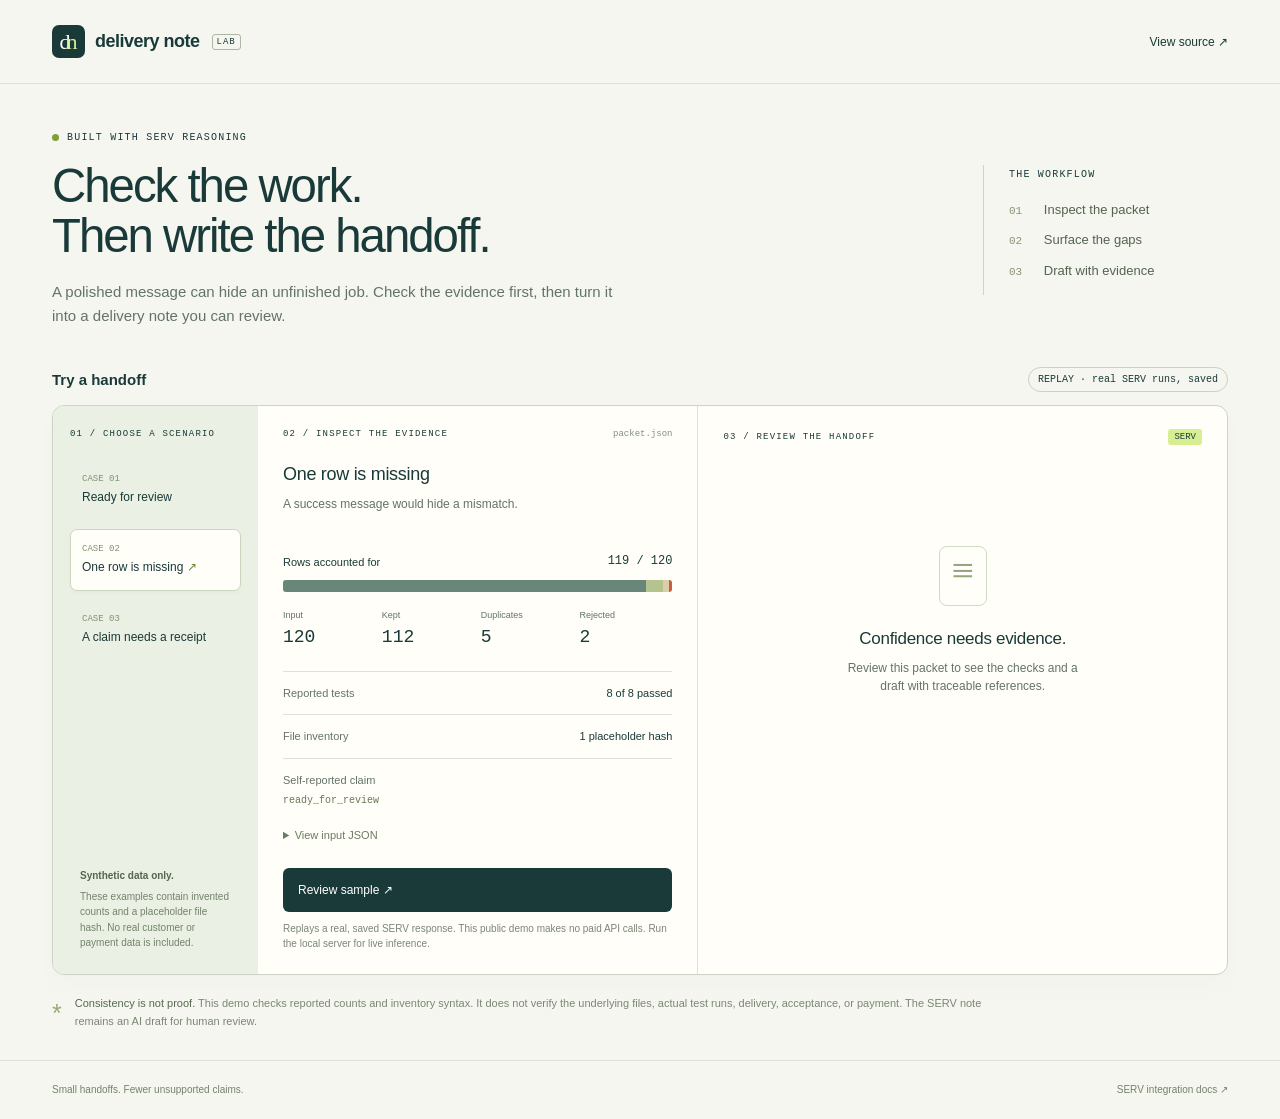
==== delivery_note/web/index.html @ 8b009ae4 "Build evidence-backed delivery notes with SERV Check synthetic handoff evidence before drafting a no" ====
<!doctype html>
<html lang="en">
<head>
  <meta charset="utf-8"><meta name="viewport" content="width=device-width, initial-scale=1">
  <meta name="description" content="Catch inconsistent delivery claims before they reach a client. A working SERV Reasoning demo with traceable evidence.">
  <title>Delivery Note — evidence before confidence</title>
  <link rel="stylesheet" href="styles.css">
</head>
<body>
  <header class="topbar"><a class="brand" href="./" aria-label="Delivery Note home"><span class="mark">d<span>n</span></span> delivery note<span class="beta">LAB</span></a><a href="https://github.com/shshdfxh-cloud/delivery-note" target="_blank" rel="noreferrer">View source <span aria-hidden="true">↗</span></a></header>
  <main>
    <section class="intro"><div><div class="eyebrow"><span class="dot"></span> BUILT WITH SERV REASONING</div><h1>Check the work.<br>Then write the handoff.</h1><p class="lede">A polished message can hide an unfinished job. Check the evidence first, then turn it into a delivery note you can review.</p></div><aside class="intro-note"><span class="step-label">THE WORKFLOW</span><div><b>01</b> Inspect the packet</div><div><b>02</b> Surface the gaps</div><div><b>03</b> Draft with evidence</div></aside></section>
    <div class="workspace-title"><h2>Try a handoff</h2><span id="mode" class="mode">Loading demo…</span></div>
    <section class="workspace">
      <aside class="samples"><p class="step-label">01 / CHOOSE A SCENARIO</p><div id="cases"></div><div class="sample-note"><b>Synthetic data only.</b><p>These examples contain invented counts and a placeholder file hash. No real customer or payment data is included.</p></div></aside>
      <section class="packet"><div class="panel-heading"><p class="step-label">02 / INSPECT THE EVIDENCE</p><span class="file-label">packet.json</span></div><h3 id="case-title">Evidence packet</h3><p id="case-caption" class="muted"></p><div class="rows-title"><span>Rows accounted for</span><strong id="balance"></strong></div><div class="bar" aria-hidden="true"><span id="kept-bar"></span><span id="duplicates-bar"></span><span id="rejected-bar"></span><span id="gap-bar"></span></div><dl class="metrics"><div><dt>Input</dt><dd id="input-count"></dd></div><div><dt>Kept</dt><dd id="kept-count"></dd></div><div><dt>Duplicates</dt><dd id="duplicate-count"></dd></div><div><dt>Rejected</dt><dd id="rejected-count"></dd></div></dl><div class="evidence-row"><span>Reported tests</span><strong id="tests"></strong></div><div class="evidence-row"><span>File inventory</span><strong>1 placeholder hash</strong></div><div class="evidence-row claim-row"><span>Self-reported claim</span><code id="claim"></code></div><details><summary>View input JSON</summary><pre id="packet-json"></pre></details><button id="review" class="primary" disabled>Review sample <span aria-hidden="true">↗</span></button><p id="run-explanation" class="run-explanation"></p></section>
      <section class="result" aria-live="polite"><div class="panel-heading"><p class="step-label">03 / REVIEW THE HANDOFF</p><span class="ai-tag">SERV</span></div><div id="empty-result" class="empty-result"><div class="sheet-icon" aria-hidden="true">≡</div><h3>Confidence needs evidence.</h3><p>Review this packet to see the checks and a draft with traceable references.</p></div><div id="result-content" hidden><div id="verdict" class="verdict"></div><p id="provenance" class="provenance"></p><div id="findings"></div><div class="note-heading"><h3>Draft delivery note</h3><span>REVIEW BEFORE SENDING</span></div><div id="note" class="note"></div><details id="evidence-details"><summary>Inspect referenced evidence</summary><div id="facts"></div></details><button id="download" class="secondary">Download evidence + draft ↓</button></div><p id="error" role="alert" hidden></p></section>
    </section>
    <section class="bottom-note"><span class="asterisk">*</span><p><b>Consistency is not proof.</b> This demo checks reported counts and inventory syntax. It does not verify the underlying files, actual test runs, delivery, acceptance, or payment. The SERV note remains an AI draft for human review.</p></section>
  </main>
  <footer><span>Small handoffs. Fewer unsupported claims.</span><a href="https://docs.openserv.ai/serv-reasoning/sdk-integration" target="_blank" rel="noreferrer">SERV integration docs ↗</a></footer>
  <script src="app.js"></script>
</body>
</html>
---- delivery_note/web/styles.css ----
:root{--ink:#193a39;--muted:#63736b;--line:#dce2d9;--paper:#f5f6ef;--lime:#d8ee93;--white:#fffef9;--red:#a74027;--redbg:#fff0e7;--mono:ui-monospace,SFMono-Regular,Consolas,monospace}*{box-sizing:border-box}body{margin:0;background:var(--paper);color:var(--ink);font-family:Arial,Helvetica,sans-serif;font-size:14px;line-height:1.5}a{color:inherit;text-decoration:none}button{font:inherit;cursor:pointer}button:disabled{cursor:wait;opacity:.65}button:focus-visible,a:focus-visible,summary:focus-visible{outline:3px solid #859f2e;outline-offset:3px}.topbar{max-width:1440px;margin:auto;padding:25px 52px;border-bottom:1px solid var(--line);display:flex;align-items:center;justify-content:space-between}.topbar>a:last-child{font-size:12px}.brand{display:flex;align-items:center;gap:10px;font-weight:700;font-size:18px;letter-spacing:-.5px}.mark{display:inline-flex;width:33px;height:33px;align-items:center;justify-content:center;background:var(--ink);color:var(--white);font:22px Georgia,serif;border-radius:7px;letter-spacing:-4px;padding-right:4px}.mark span{color:var(--lime)}.beta{font:9px var(--mono);letter-spacing:1px;border:1px solid #adb7a5;border-radius:3px;padding:2px 4px;margin-left:2px}main{max-width:1440px;margin:auto;padding:48px 52px 0}.intro{display:flex;justify-content:space-between;align-items:center;gap:50px;padding-bottom:39px}.eyebrow,.step-label{font:10px var(--mono);letter-spacing:1.2px}.eyebrow{display:flex;align-items:center;gap:8px;margin-bottom:18px}.dot{width:7px;height:7px;border-radius:50%;background:#829e39}h1{font-size:clamp(36px,3.7vw,53px);line-height:1.06;letter-spacing:-2px;font-weight:500;margin:0 0 19px}p{margin:0}.lede{max-width:570px;color:var(--muted);font-size:15px;line-height:1.6}.intro-note{border-left:1px solid #cbd5c1;padding:4px 25px;min-width:245px}.intro-note>.step-label{display:block;margin-bottom:20px}.intro-note>div{margin:11px 0;color:#546451;font-size:13px}.intro-note b{font:11px var(--mono);color:#879575;margin-right:18px}.workspace-title{display:flex;align-items:center;justify-content:space-between;margin-bottom:13px}h2{font-size:15px;margin:0;font-weight:600}.mode{font:10px var(--mono);padding:6px 9px;border:1px solid #c9d3bf;border-radius:20px}.workspace{display:grid;grid-template-columns:205px minmax(280px,1fr) minmax(330px,1.2fr);border:1px solid #cbd4c5;border-radius:12px;background:var(--white);overflow:hidden;box-shadow:0 10px 22px #15341a05}.samples{background:#eaf0e3;padding:23px 17px;display:flex;flex-direction:column}.samples>.step-label{font-size:9px;margin-bottom:20px}.case{display:block;width:100%;text-align:left;border:1px solid transparent;background:transparent;color:var(--ink);padding:14px 11px;border-radius:7px;margin-bottom:8px}.case.active{background:var(--white);border-color:#cbd7bd;box-shadow:0 2px 4px #183a1806}.case-number{font:9px var(--mono);display:block;color:#819270;margin-bottom:5px}.case strong{font-size:12px;display:block;font-weight:500;line-height:1.4}.case.active strong:after{content:' ↗';color:#6c8736}.sample-note{margin-top:auto;padding:50px 10px 0;font-size:10px;color:#73836c;line-height:1.55}.sample-note b{font-weight:600;color:#55654e}.sample-note p{margin-top:5px}.packet,.result{padding:23px 25px;min-width:0}.packet{border-right:1px solid var(--line)}.panel-heading{display:flex;justify-content:space-between;align-items:center;gap:8px;margin-bottom:25px}.panel-heading .step-label{font-size:9px}.file-label{font:9px var(--mono);color:#82907e}.ai-tag{font:9px var(--mono);background:var(--lime);padding:3px 6px;border-radius:3px}h3{font-size:18px;font-weight:500;line-height:1.2;margin:0 0 9px;letter-spacing:-.3px}.muted{color:var(--muted);font-size:12px;min-height:36px}.rows-title{display:flex;justify-content:space-between;margin-top:23px;font-size:11px}.rows-title strong{font:12px var(--mono)}.bar{display:flex;height:12px;background:#e6ebdf;border-radius:3px;overflow:hidden;margin:10px 0 17px}.bar span{height:100%}#kept-bar{background:#68877a}#duplicates-bar{background:#b5c48e}#rejected-bar{background:#dacfa8}#gap-bar{background:#c85e3f;min-width:0}.metrics{display:grid;grid-template-columns:repeat(4,1fr);gap:6px;margin:0 0 24px}.metrics dt{font-size:9px;color:var(--muted);margin-bottom:4px}.metrics dd{font:18px var(--mono);margin:0}.evidence-row{border-top:1px solid var(--line);padding:13px 0;display:flex;justify-content:space-between;align-items:flex-start;gap:9px;font-size:11px}.evidence-row span{color:var(--muted)}.evidence-row strong{font-weight:500;text-align:right}.claim-row{display:block}.claim-row code{display:block;font:10px var(--mono);margin-top:7px;overflow-wrap:anywhere;color:#667a51}details{margin-top:8px}summary{font-size:11px;color:#6b7b62;cursor:pointer}pre{font:10px/1.5 var(--mono);white-space:pre-wrap;overflow-wrap:anywhere;background:#f2f4ed;padding:12px;max-height:220px;overflow:auto;border-radius:4px}.primary{display:flex;justify-content:space-between;width:100%;border:0;padding:13px 15px;background:var(--ink);color:white;border-radius:6px;margin-top:24px;font-size:12px}.primary:hover{background:#294c40}.run-explanation{font-size:10px;line-height:1.5;color:#7b8675;margin-top:9px}.empty-result{display:flex;align-items:center;justify-content:center;flex-direction:column;text-align:center;padding:76px 10px 84px}.empty-result h3{font-size:17px}.empty-result p{font-size:12px;color:var(--muted);max-width:240px}.sheet-icon{border:1px solid #cfdbc2;border-radius:8px;width:48px;height:60px;font:40px Georgia;color:#94a47e;margin-bottom:23px}.verdict{display:inline-block;padding:7px 11px;border-radius:5px;font-size:12px;background:#e6efd4;color:#415c26}.verdict.issue{background:var(--redbg);color:var(--red)}.provenance{font:9px/1.5 var(--mono);color:#7b8675;margin:10px 0 18px;overflow-wrap:anywhere}.finding{background:#fcf4eb;border-left:2px solid #c68355;padding:10px 12px;margin:0 0 12px;font-size:11px;color:#81553c}.finding code{display:block;font:9px var(--mono);margin-bottom:4px}.note-heading{display:flex;justify-content:space-between;align-items:center;gap:8px;margin:20px 0 12px}.note-heading h3{font-size:13px;margin:0}.note-heading span{font:8px var(--mono);color:#8b947f}.note{white-space:pre-wrap;font-size:12px;line-height:1.7;color:#455a4e;padding-bottom:16px}.fact{padding:12px 0;border-bottom:1px solid var(--line);font-size:11px;color:#5c6d54}.fact code{font:10px var(--mono);display:block;margin-bottom:5px;color:#273f31}.secondary{font-size:10px;background:transparent;border:1px solid #cbd6c1;border-radius:4px;padding:9px 11px;margin-top:16px;color:#52694b}#error{margin-top:18px;background:var(--redbg);padding:12px;color:var(--red);font-size:12px}.bottom-note{display:flex;gap:13px;padding:20px 0 28px;max-width:960px;color:#7b8775}.bottom-note p{font-size:11px;line-height:1.6}.bottom-note b{color:#54694e;font-weight:500}.asterisk{font-size:25px;color:#98ab77}footer{max-width:1440px;margin:auto;padding:21px 52px;border-top:1px solid var(--line);display:flex;justify-content:space-between;gap:18px;font-size:10px;color:#72846a}[hidden]{display:none!important}@media(min-width:1450px){main{padding-top:63px}.intro{padding-bottom:51px}}@media(max-width:1050px){main{padding:35px 25px 0}.topbar,footer{padding-left:25px;padding-right:25px}.workspace{grid-template-columns:170px minmax(245px,1fr) minmax(290px,1.1fr)}.packet,.result{padding:22px 18px}.samples{padding:22px 12px}.panel-heading{display:block}.file-label{display:none}.ai-tag{display:inline-block;margin-top:8px}.intro-note{min-width:205px;padding-left:22px}.note-heading{display:block}.note-heading span{display:block;margin-top:7px}}@media(max-width:800px){.intro-note{display:none}.workspace{grid-template-columns:1fr 1fr}.samples{grid-column:1/-1;padding:17px}.samples>.step-label{margin-bottom:12px}#cases{display:grid;grid-template-columns:repeat(3,1fr);gap:7px}.case{margin:0}.sample-note{display:none}.packet,.result{padding:22px}.panel-heading{display:flex}.ai-tag{margin:0}.intro{padding-bottom:28px}.workspace-title{gap:10px}.mode{font-size:9px}}@media(max-width:570px){.topbar{padding:18px 20px}.topbar>a:last-child{font-size:10px}.brand{font-size:16px}main{padding:31px 18px 0}h1{font-size:37px;letter-spacing:-1.5px}.lede{font-size:13px}.eyebrow{font-size:9px}.workspace-title{align-items:flex-start}.mode{max-width:190px;text-align:right;line-height:1.4}.workspace{grid-template-columns:1fr}.samples{grid-column:auto}.case{padding:10px 7px}.case strong{font-size:11px}.packet{border-right:0;border-bottom:1px solid var(--line)}.result{min-height:310px}.empty-result{padding:33px 10px}.sample-note{display:none}.note-heading{display:flex}.note-heading span{margin:0;font-size:7px}.note{font-size:12px}footer{padding:18px 20px;flex-direction:column;gap:6px}.bottom-note{padding-bottom:19px}}
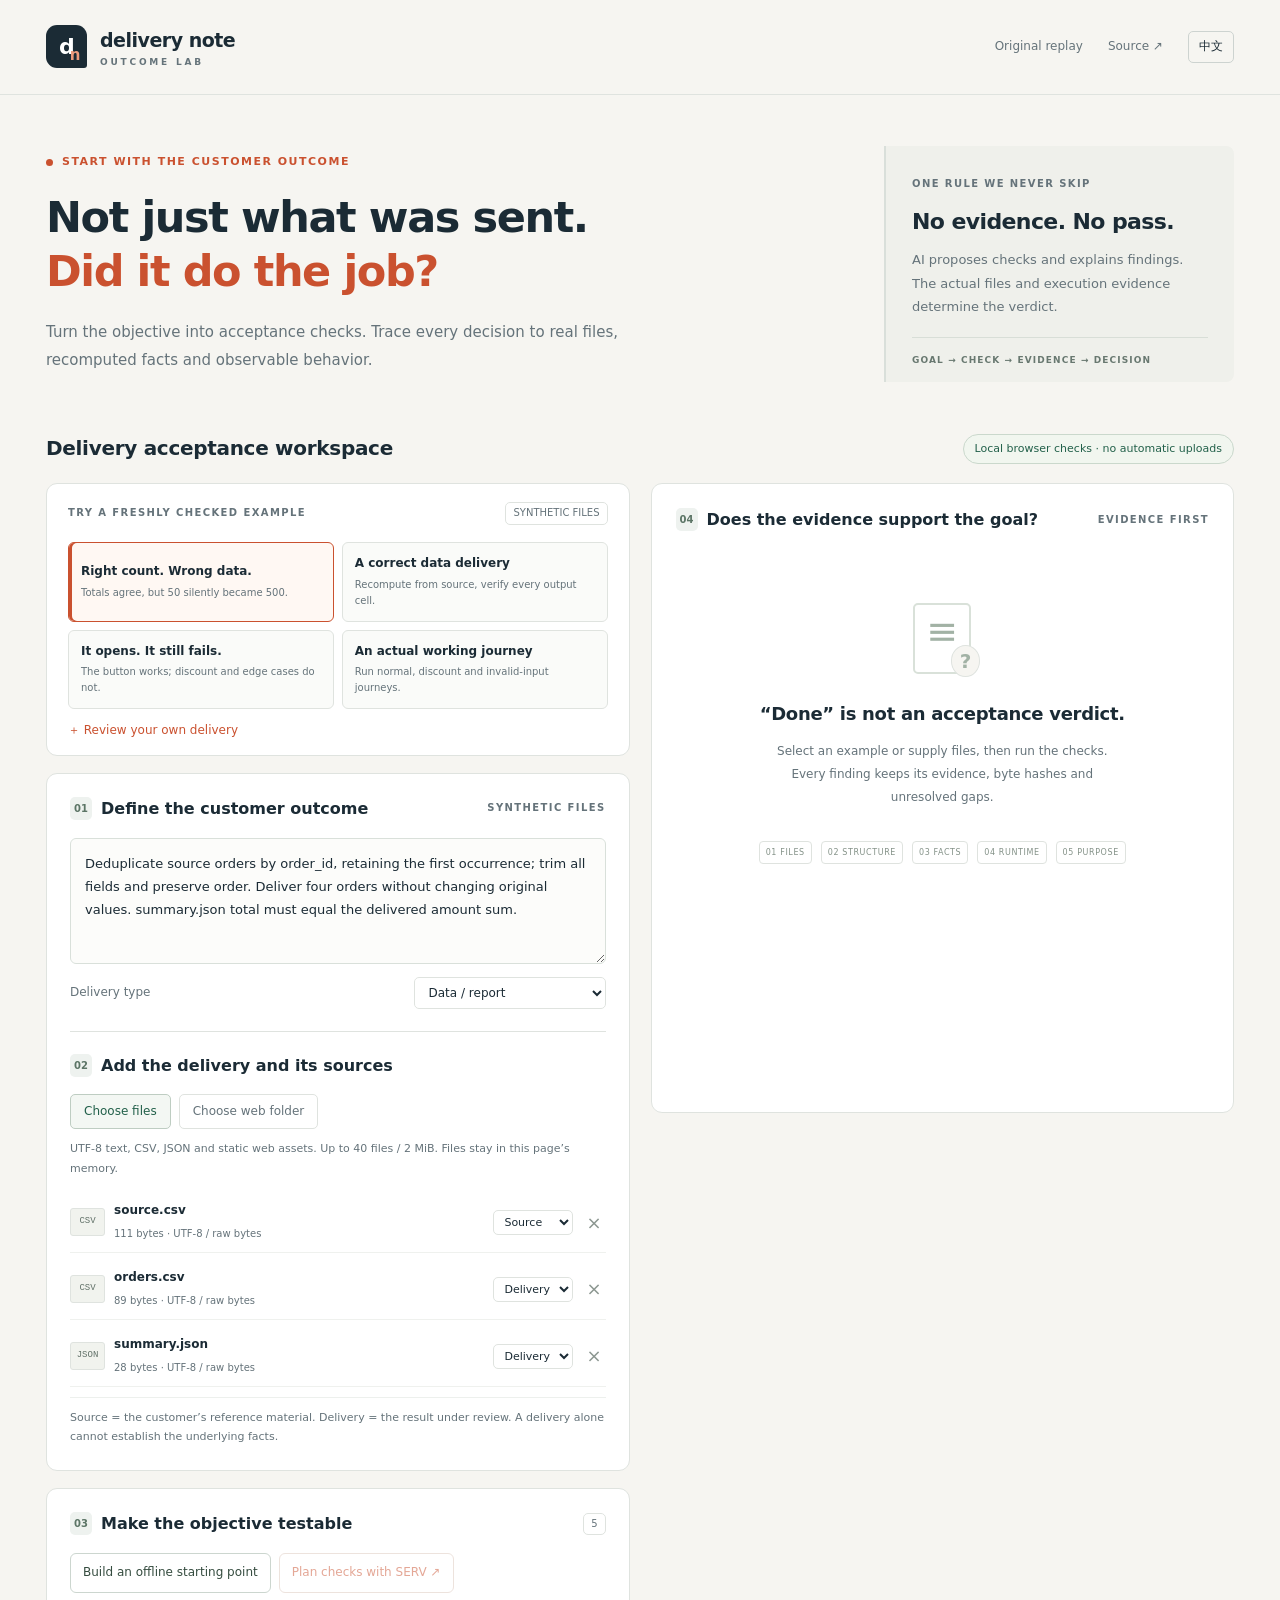
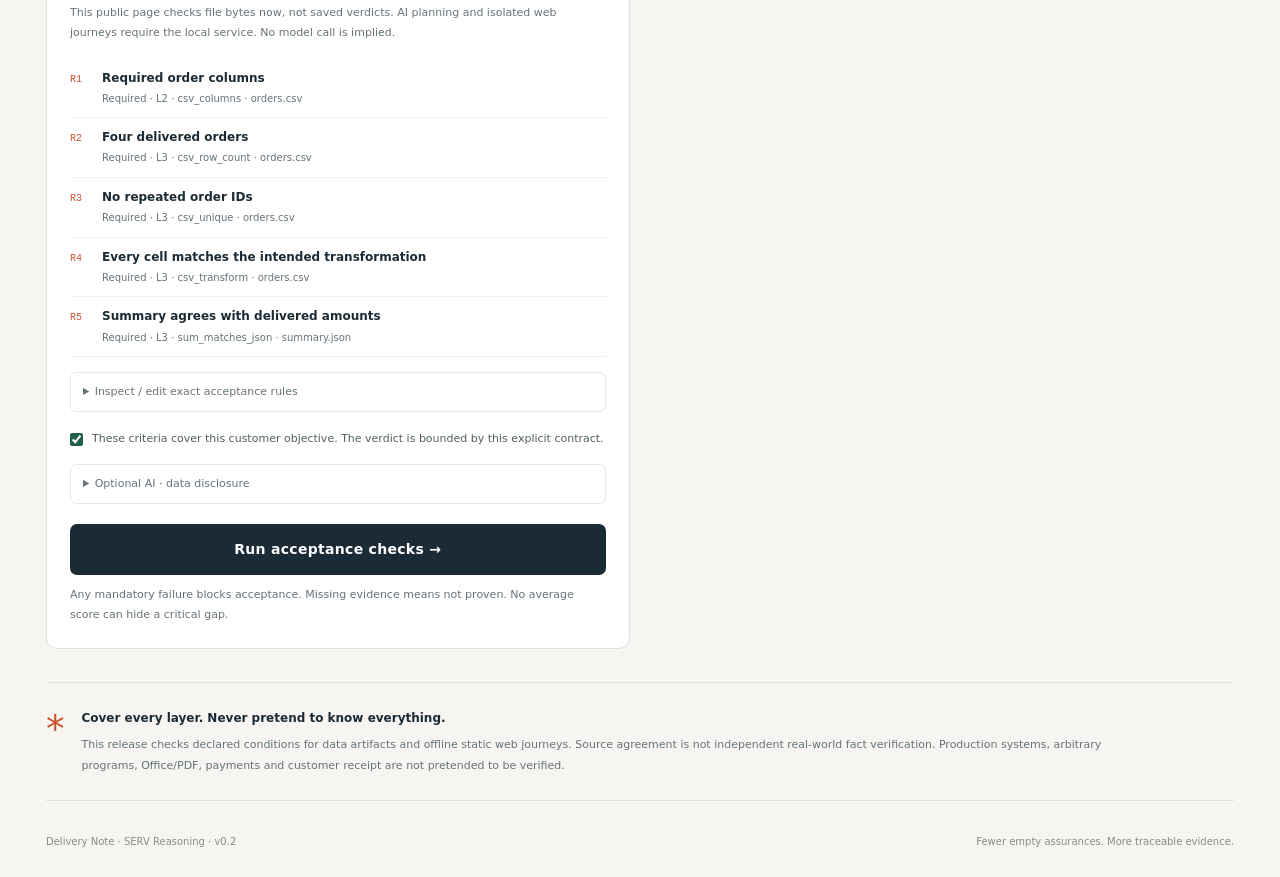
==== commit eda3396d: "Add goal-driven delivery acceptance with real-file and browser evidence Replace preset-only review w" ====
--- a/delivery_note/web/index.html
+++ b/delivery_note/web/index.html
@@ -1,24 +1,24 @@
 <!doctype html>
-<html lang="en">
+<html lang="zh-CN">
 <head>
-  <meta charset="utf-8"><meta name="viewport" content="width=device-width, initial-scale=1">
-  <meta name="description" content="Catch inconsistent delivery claims before they reach a client. A working SERV Reasoning demo with traceable evidence.">
-  <title>Delivery Note — evidence before confidence</title>
-  <link rel="stylesheet" href="styles.css">
+  <meta charset="utf-8"><meta name="viewport" content="width=device-width,initial-scale=1">
+  <meta name="description" content="Goal-driven delivery acceptance: check real files, recompute facts, run isolated browser journeys, trace every verdict to evidence.">
+  <meta http-equiv="Content-Security-Policy" content="default-src 'self'; script-src 'self'; style-src 'self'; img-src 'self' data:; connect-src 'self'; object-src 'none'; base-uri 'none'; form-action 'none'">
+  <title>Delivery Note · Verify the outcome</title><link rel="stylesheet" href="styles.css">
 </head>
 <body>
-  <header class="topbar"><a class="brand" href="./" aria-label="Delivery Note home"><span class="mark">d<span>n</span></span> delivery note<span class="beta">LAB</span></a><a href="https://github.com/shshdfxh-cloud/delivery-note" target="_blank" rel="noreferrer">View source <span aria-hidden="true">↗</span></a></header>
-  <main>
-    <section class="intro"><div><div class="eyebrow"><span class="dot"></span> BUILT WITH SERV REASONING</div><h1>Check the work.<br>Then write the handoff.</h1><p class="lede">A polished message can hide an unfinished job. Check the evidence first, then turn it into a delivery note you can review.</p></div><aside class="intro-note"><span class="step-label">THE WORKFLOW</span><div><b>01</b> Inspect the packet</div><div><b>02</b> Surface the gaps</div><div><b>03</b> Draft with evidence</div></aside></section>
-    <div class="workspace-title"><h2>Try a handoff</h2><span id="mode" class="mode">Loading demo…</span></div>
-    <section class="workspace">
-      <aside class="samples"><p class="step-label">01 / CHOOSE A SCENARIO</p><div id="cases"></div><div class="sample-note"><b>Synthetic data only.</b><p>These examples contain invented counts and a placeholder file hash. No real customer or payment data is included.</p></div></aside>
-      <section class="packet"><div class="panel-heading"><p class="step-label">02 / INSPECT THE EVIDENCE</p><span class="file-label">packet.json</span></div><h3 id="case-title">Evidence packet</h3><p id="case-caption" class="muted"></p><div class="rows-title"><span>Rows accounted for</span><strong id="balance"></strong></div><div class="bar" aria-hidden="true"><span id="kept-bar"></span><span id="duplicates-bar"></span><span id="rejected-bar"></span><span id="gap-bar"></span></div><dl class="metrics"><div><dt>Input</dt><dd id="input-count"></dd></div><div><dt>Kept</dt><dd id="kept-count"></dd></div><div><dt>Duplicates</dt><dd id="duplicate-count"></dd></div><div><dt>Rejected</dt><dd id="rejected-count"></dd></div></dl><div class="evidence-row"><span>Reported tests</span><strong id="tests"></strong></div><div class="evidence-row"><span>File inventory</span><strong>1 placeholder hash</strong></div><div class="evidence-row claim-row"><span>Self-reported claim</span><code id="claim"></code></div><details><summary>View input JSON</summary><pre id="packet-json"></pre></details><button id="review" class="primary" disabled>Review sample <span aria-hidden="true">↗</span></button><p id="run-explanation" class="run-explanation"></p></section>
-      <section class="result" aria-live="polite"><div class="panel-heading"><p class="step-label">03 / REVIEW THE HANDOFF</p><span class="ai-tag">SERV</span></div><div id="empty-result" class="empty-result"><div class="sheet-icon" aria-hidden="true">≡</div><h3>Confidence needs evidence.</h3><p>Review this packet to see the checks and a draft with traceable references.</p></div><div id="result-content" hidden><div id="verdict" class="verdict"></div><p id="provenance" class="provenance"></p><div id="findings"></div><div class="note-heading"><h3>Draft delivery note</h3><span>REVIEW BEFORE SENDING</span></div><div id="note" class="note"></div><details id="evidence-details"><summary>Inspect referenced evidence</summary><div id="facts"></div></details><button id="download" class="secondary">Download evidence + draft ↓</button></div><p id="error" role="alert" hidden></p></section>
-    </section>
-    <section class="bottom-note"><span class="asterisk">*</span><p><b>Consistency is not proof.</b> This demo checks reported counts and inventory syntax. It does not verify the underlying files, actual test runs, delivery, acceptance, or payment. The SERV note remains an AI draft for human review.</p></section>
-  </main>
-  <footer><span>Small handoffs. Fewer unsupported claims.</span><a href="https://docs.openserv.ai/serv-reasoning/sdk-integration" target="_blank" rel="noreferrer">SERV integration docs ↗</a></footer>
-  <script src="app.js"></script>
-</body>
-</html>
+<header class="topbar"><a class="brand" href="./"><span class="logo" aria-hidden="true">d<span>n</span></span><span>delivery note <small>OUTCOME LAB</small></span></a><nav><a href="legacy/" data-i18n="legacy">原版回放</a><a href="https://github.com/shshdfxh-cloud/delivery-note" target="_blank" rel="noreferrer" data-i18n="source">源代码 ↗</a><button id="language" class="lang" aria-label="Switch language">EN</button></nav></header>
+<main>
+<section class="hero"><div><div class="eyebrow"><span class="dot"></span><span data-i18n="eyebrow">从客户目的出发，不从成功提示出发</span></div><h1 data-i18n-html="hero">不只检查“交了什么”。<br><span>验证“有没有做到”。</span></h1><p class="lede" data-i18n="lede">目标变成验收条件，结论回到真实证据。能读、数据对、流程通，才有资格谈交付完成。</p></div><aside class="principle"><span class="micro" data-i18n="principleLabel">一条不可跳过的规则</span><strong data-i18n="principle">没有证据，不算通过。</strong><p data-i18n="principleBody">AI提出检查计划并解释结果；实际文件和运行证据决定结论。</p><div class="principle-foot">GOAL → CHECK → EVIDENCE → DECISION</div></aside></section>
+<div class="section-bar"><h2 data-i18n="workspace">交付验收工作台</h2><span id="mode" class="mode" role="status">本机检查 · 无上传</span></div>
+<section class="workspace" aria-label="Delivery review workspace">
+<div class="left-column">
+<section class="panel samples-panel"><div class="panel-head"><span class="micro" data-i18n="trySample">先看一个真实检查的例子</span><span class="pill" data-i18n="synthetic">合成文件</span></div><div id="cases" class="case-grid"></div><button id="custom" class="text-button" data-i18n="custom">＋ 检查自己的交付物</button></section>
+<section class="panel inputs-panel"><div class="panel-head"><h3><span class="step">01</span><span data-i18n="goalTitle">先说明客户要什么</span></h3><span class="micro" id="case-state"></span></div><label for="objective" class="sr-only" data-i18n="goalTitle">客户目的</label><textarea id="objective" rows="4" maxlength="4000" placeholder="例如：原始订单去重后，不能丢单或改动金额；最终汇总必须准确。"></textarea><div class="profile-row"><label for="profile" data-i18n="deliveryType">交付类型</label><select id="profile"><option value="data" data-i18n="dataType">数据 / 报告</option><option value="web" data-i18n="webType">静态网页 / 交互流程</option><option value="general" data-i18n="generalType">其他 / 尚未界定</option></select></div><div class="divider"></div><h3><span class="step">02</span><span data-i18n="filesTitle">放入真实交付物和依据</span></h3><div class="file-actions"><label class="upload-button" for="file-picker" data-i18n="chooseFiles">选择文件</label><input id="file-picker" type="file" multiple accept=".csv,.json,.txt,.md,.html,.htm,.js,.mjs,.css"><label class="upload-button subdued" for="folder-picker" data-i18n="chooseFolder">选择网页文件夹</label><input id="folder-picker" type="file" multiple webkitdirectory></div><p class="hint" data-i18n="fileHint">支持UTF-8文本、CSV、JSON及静态网页；最多40个文件、共2 MiB。文件只保存在本次页面内存中。</p><div id="files" class="files"></div><p class="hint role-hint" data-i18n="roleHint">“依据”是客户提供的原始材料；“交付”是待审查的结果。仅有交付物，不能证明原始事实正确。</p></section>
+<section class="panel contract-panel"><div class="panel-head"><h3><span class="step">03</span><span data-i18n="contractTitle">把目的变成可验收条件</span></h3><span id="contract-count" class="pill"></span></div><div class="contract-actions"><button id="starter" class="secondary" data-i18n="starter">生成本地检查起点</button><button id="plan" class="secondary ai-button" data-i18n="plan">用SERV拆解目标 ↗</button></div><p id="planner-info" class="hint"></p><div id="requirements" class="requirements"></div><details class="editor"><summary data-i18n="editContract">查看 / 编辑精确验收规则</summary><textarea id="contract-json" rows="12" spellcheck="false" aria-label="Acceptance contract JSON"></textarea><p class="hint" data-i18n="contractHint">编辑后点击“应用规则”。没有可执行检查的条件会保留为“未验证”，不会被AI自动判为通过。</p><button id="apply-contract" class="secondary" data-i18n="applyContract">应用规则</button></details><label class="checkline"><input id="scope" type="checkbox"><span data-i18n="scope">这份验收条件覆盖本次客户目的；结论只在这个明确范围内成立。</span></label><label id="runtime-row" class="checkline"><input id="runtime" type="checkbox"><span data-i18n="runtime">允许用独立、离线浏览器运行这些网页步骤（不使用我的登录态）。</span></label><details class="ai-settings"><summary data-i18n="aiSettings">可选AI规划与解读 · 数据发送说明</summary><p class="hint" data-i18n="aiDisclosure">AI规划会向SERV发送目的、文件名、文件角色、CSV列名和HTML控件标识；AI解读会发送当前报告中的派生事实。供应商组织设置可能允许数据收集。不要发送隐私或保密材料。离线审查不需要同意。</p><label class="checkline"><input id="consent" type="checkbox"><span data-i18n="consent">我明确同意本次点击AI按钮时发送上述材料。</span></label></details><button id="review" class="primary" data-i18n="review">开始验收 →</button><p class="hint" data-i18n="verdictRule">任何必需项失败 → 需要修改；缺少证据 → 不能证实；不会用平均分掩盖关键问题。</p><p id="error" class="error" role="alert" hidden></p></section>
+</div>
+<section class="panel report-panel" aria-live="polite"><div class="panel-head"><h3><span class="step">04</span><span data-i18n="reportTitle">看目的是否有证据支持</span></h3><span class="micro">EVIDENCE FIRST</span></div><div id="empty" class="empty"><div class="document-symbol" aria-hidden="true">≡<span>?</span></div><h3 data-i18n="emptyTitle">“完成了”不是验收结论。</h3><p data-i18n="emptyBody">从左侧选择示例或放入文件，再开始验收。每项结论都会保留对应依据、文件哈希与未解决的缺口。</p><div class="empty-layers"><span>01 FILES</span><span>02 STRUCTURE</span><span>03 FACTS</span><span>04 RUNTIME</span><span>05 PURPOSE</span></div></div><div id="report" hidden><div id="decision" class="decision"></div><div id="stats" class="stats"></div><div id="layers" class="layers"></div><p id="runtime-warning" class="warning" hidden></p><h4 class="subheading" data-i18n="resultsTitle">逐项结论 · 证据链</h4><div id="results"></div><details class="inventory-details"><summary data-i18n="inventory">文件字节指纹与报告快照</summary><div id="inventory"></div><pre id="snapshot"></pre></details><div class="download-row"><button id="download-json" class="secondary" data-i18n="downloadJson">下载证据JSON ↓</button><button id="download-md" class="secondary" data-i18n="downloadMd">下载报告 ↓</button></div><button id="explain" class="secondary ai-button" data-i18n="explain">用SERV解读这份报告 ↗</button><div id="ai-note-wrap" hidden><p class="warning" data-i18n="aiAdvisory">AI解读仅是说明草稿，不能改变上面的证据结论。</p><pre id="ai-note"></pre><p id="ai-provenance" class="hint"></p></div></div></section>
+</section>
+<section class="scope-note"><span class="asterisk">*</span><div><strong data-i18n="limitsTitle">全面覆盖检查层次，不冒充无所不知。</strong><p data-i18n="limitsBody">当前可验证数据文件和离线静态网页的已声明条件。事实核查是与提供的依据对照，不是自动证明现实世界真伪；生产系统、任意程序、Office/PDF、付款与客户接收均不会被假装验证。</p></div></section>
+</main><footer><span>Delivery Note · SERV Reasoning · v0.2</span><span data-i18n="footer">更少空泛保证，更多可追溯证据。</span></footer><script type="module" src="app.mjs"></script>
+</body></html>
--- a/delivery_note/web/styles.css
+++ b/delivery_note/web/styles.css
@@ -1 +1 @@
-:root{--ink:#193a39;--muted:#63736b;--line:#dce2d9;--paper:#f5f6ef;--lime:#d8ee93;--white:#fffef9;--red:#a74027;--redbg:#fff0e7;--mono:ui-monospace,SFMono-Regular,Consolas,monospace}*{box-sizing:border-box}body{margin:0;background:var(--paper);color:var(--ink);font-family:Arial,Helvetica,sans-serif;font-size:14px;line-height:1.5}a{color:inherit;text-decoration:none}button{font:inherit;cursor:pointer}button:disabled{cursor:wait;opacity:.65}button:focus-visible,a:focus-visible,summary:focus-visible{outline:3px solid #859f2e;outline-offset:3px}.topbar{max-width:1440px;margin:auto;padding:25px 52px;border-bottom:1px solid var(--line);display:flex;align-items:center;justify-content:space-between}.topbar>a:last-child{font-size:12px}.brand{display:flex;align-items:center;gap:10px;font-weight:700;font-size:18px;letter-spacing:-.5px}.mark{display:inline-flex;width:33px;height:33px;align-items:center;justify-content:center;background:var(--ink);color:var(--white);font:22px Georgia,serif;border-radius:7px;letter-spacing:-4px;padding-right:4px}.mark span{color:var(--lime)}.beta{font:9px var(--mono);letter-spacing:1px;border:1px solid #adb7a5;border-radius:3px;padding:2px 4px;margin-left:2px}main{max-width:1440px;margin:auto;padding:48px 52px 0}.intro{display:flex;justify-content:space-between;align-items:center;gap:50px;padding-bottom:39px}.eyebrow,.step-label{font:10px var(--mono);letter-spacing:1.2px}.eyebrow{display:flex;align-items:center;gap:8px;margin-bottom:18px}.dot{width:7px;height:7px;border-radius:50%;background:#829e39}h1{font-size:clamp(36px,3.7vw,53px);line-height:1.06;letter-spacing:-2px;font-weight:500;margin:0 0 19px}p{margin:0}.lede{max-width:570px;color:var(--muted);font-size:15px;line-height:1.6}.intro-note{border-left:1px solid #cbd5c1;padding:4px 25px;min-width:245px}.intro-note>.step-label{display:block;margin-bottom:20px}.intro-note>div{margin:11px 0;color:#546451;font-size:13px}.intro-note b{font:11px var(--mono);color:#879575;margin-right:18px}.workspace-title{display:flex;align-items:center;justify-content:space-between;margin-bottom:13px}h2{font-size:15px;margin:0;font-weight:600}.mode{font:10px var(--mono);padding:6px 9px;border:1px solid #c9d3bf;border-radius:20px}.workspace{display:grid;grid-template-columns:205px minmax(280px,1fr) minmax(330px,1.2fr);border:1px solid #cbd4c5;border-radius:12px;background:var(--white);overflow:hidden;box-shadow:0 10px 22px #15341a05}.samples{background:#eaf0e3;padding:23px 17px;display:flex;flex-direction:column}.samples>.step-label{font-size:9px;margin-bottom:20px}.case{display:block;width:100%;text-align:left;border:1px solid transparent;background:transparent;color:var(--ink);padding:14px 11px;border-radius:7px;margin-bottom:8px}.case.active{background:var(--white);border-color:#cbd7bd;box-shadow:0 2px 4px #183a1806}.case-number{font:9px var(--mono);display:block;color:#819270;margin-bottom:5px}.case strong{font-size:12px;display:block;font-weight:500;line-height:1.4}.case.active strong:after{content:' ↗';color:#6c8736}.sample-note{margin-top:auto;padding:50px 10px 0;font-size:10px;color:#73836c;line-height:1.55}.sample-note b{font-weight:600;color:#55654e}.sample-note p{margin-top:5px}.packet,.result{padding:23px 25px;min-width:0}.packet{border-right:1px solid var(--line)}.panel-heading{display:flex;justify-content:space-between;align-items:center;gap:8px;margin-bottom:25px}.panel-heading .step-label{font-size:9px}.file-label{font:9px var(--mono);color:#82907e}.ai-tag{font:9px var(--mono);background:var(--lime);padding:3px 6px;border-radius:3px}h3{font-size:18px;font-weight:500;line-height:1.2;margin:0 0 9px;letter-spacing:-.3px}.muted{color:var(--muted);font-size:12px;min-height:36px}.rows-title{display:flex;justify-content:space-between;margin-top:23px;font-size:11px}.rows-title strong{font:12px var(--mono)}.bar{display:flex;height:12px;background:#e6ebdf;border-radius:3px;overflow:hidden;margin:10px 0 17px}.bar span{height:100%}#kept-bar{background:#68877a}#duplicates-bar{background:#b5c48e}#rejected-bar{background:#dacfa8}#gap-bar{background:#c85e3f;min-width:0}.metrics{display:grid;grid-template-columns:repeat(4,1fr);gap:6px;margin:0 0 24px}.metrics dt{font-size:9px;color:var(--muted);margin-bottom:4px}.metrics dd{font:18px var(--mono);margin:0}.evidence-row{border-top:1px solid var(--line);padding:13px 0;display:flex;justify-content:space-between;align-items:flex-start;gap:9px;font-size:11px}.evidence-row span{color:var(--muted)}.evidence-row strong{font-weight:500;text-align:right}.claim-row{display:block}.claim-row code{display:block;font:10px var(--mono);margin-top:7px;overflow-wrap:anywhere;color:#667a51}details{margin-top:8px}summary{font-size:11px;color:#6b7b62;cursor:pointer}pre{font:10px/1.5 var(--mono);white-space:pre-wrap;overflow-wrap:anywhere;background:#f2f4ed;padding:12px;max-height:220px;overflow:auto;border-radius:4px}.primary{display:flex;justify-content:space-between;width:100%;border:0;padding:13px 15px;background:var(--ink);color:white;border-radius:6px;margin-top:24px;font-size:12px}.primary:hover{background:#294c40}.run-explanation{font-size:10px;line-height:1.5;color:#7b8675;margin-top:9px}.empty-result{display:flex;align-items:center;justify-content:center;flex-direction:column;text-align:center;padding:76px 10px 84px}.empty-result h3{font-size:17px}.empty-result p{font-size:12px;color:var(--muted);max-width:240px}.sheet-icon{border:1px solid #cfdbc2;border-radius:8px;width:48px;height:60px;font:40px Georgia;color:#94a47e;margin-bottom:23px}.verdict{display:inline-block;padding:7px 11px;border-radius:5px;font-size:12px;background:#e6efd4;color:#415c26}.verdict.issue{background:var(--redbg);color:var(--red)}.provenance{font:9px/1.5 var(--mono);color:#7b8675;margin:10px 0 18px;overflow-wrap:anywhere}.finding{background:#fcf4eb;border-left:2px solid #c68355;padding:10px 12px;margin:0 0 12px;font-size:11px;color:#81553c}.finding code{display:block;font:9px var(--mono);margin-bottom:4px}.note-heading{display:flex;justify-content:space-between;align-items:center;gap:8px;margin:20px 0 12px}.note-heading h3{font-size:13px;margin:0}.note-heading span{font:8px var(--mono);color:#8b947f}.note{white-space:pre-wrap;font-size:12px;line-height:1.7;color:#455a4e;padding-bottom:16px}.fact{padding:12px 0;border-bottom:1px solid var(--line);font-size:11px;color:#5c6d54}.fact code{font:10px var(--mono);display:block;margin-bottom:5px;color:#273f31}.secondary{font-size:10px;background:transparent;border:1px solid #cbd6c1;border-radius:4px;padding:9px 11px;margin-top:16px;color:#52694b}#error{margin-top:18px;background:var(--redbg);padding:12px;color:var(--red);font-size:12px}.bottom-note{display:flex;gap:13px;padding:20px 0 28px;max-width:960px;color:#7b8775}.bottom-note p{font-size:11px;line-height:1.6}.bottom-note b{color:#54694e;font-weight:500}.asterisk{font-size:25px;color:#98ab77}footer{max-width:1440px;margin:auto;padding:21px 52px;border-top:1px solid var(--line);display:flex;justify-content:space-between;gap:18px;font-size:10px;color:#72846a}[hidden]{display:none!important}@media(min-width:1450px){main{padding-top:63px}.intro{padding-bottom:51px}}@media(max-width:1050px){main{padding:35px 25px 0}.topbar,footer{padding-left:25px;padding-right:25px}.workspace{grid-template-columns:170px minmax(245px,1fr) minmax(290px,1.1fr)}.packet,.result{padding:22px 18px}.samples{padding:22px 12px}.panel-heading{display:block}.file-label{display:none}.ai-tag{display:inline-block;margin-top:8px}.intro-note{min-width:205px;padding-left:22px}.note-heading{display:block}.note-heading span{display:block;margin-top:7px}}@media(max-width:800px){.intro-note{display:none}.workspace{grid-template-columns:1fr 1fr}.samples{grid-column:1/-1;padding:17px}.samples>.step-label{margin-bottom:12px}#cases{display:grid;grid-template-columns:repeat(3,1fr);gap:7px}.case{margin:0}.sample-note{display:none}.packet,.result{padding:22px}.panel-heading{display:flex}.ai-tag{margin:0}.intro{padding-bottom:28px}.workspace-title{gap:10px}.mode{font-size:9px}}@media(max-width:570px){.topbar{padding:18px 20px}.topbar>a:last-child{font-size:10px}.brand{font-size:16px}main{padding:31px 18px 0}h1{font-size:37px;letter-spacing:-1.5px}.lede{font-size:13px}.eyebrow{font-size:9px}.workspace-title{align-items:flex-start}.mode{max-width:190px;text-align:right;line-height:1.4}.workspace{grid-template-columns:1fr}.samples{grid-column:auto}.case{padding:10px 7px}.case strong{font-size:11px}.packet{border-right:0;border-bottom:1px solid var(--line)}.result{min-height:310px}.empty-result{padding:33px 10px}.sample-note{display:none}.note-heading{display:flex}.note-heading span{margin:0;font-size:7px}.note{font-size:12px}footer{padding:18px 20px;flex-direction:column;gap:6px}.bottom-note{padding-bottom:19px}}
+:root{--ink:#1b2b35;--muted:#65737a;--paper:#f6f5f1;--line:#dfE3df;--white:#fff;--accent:#ca512f;--green:#22604a;--amber:#896112;--red:#a83c30;--soft:#edf3f0}*{box-sizing:border-box}body{margin:0;background:var(--paper);color:var(--ink);font:14px/1.65 system-ui,-apple-system,"Segoe UI","Microsoft YaHei",sans-serif}button,input,textarea,select{font:inherit}button,a,label.upload-button{-webkit-tap-highlight-color:transparent}button{cursor:pointer}button:disabled{cursor:not-allowed;opacity:.5}a{color:inherit;text-decoration:none}a:hover{text-decoration:underline}button:focus-visible,a:focus-visible,input:focus-visible,textarea:focus-visible,select:focus-visible,summary:focus-visible{outline:3px solid #b56240;outline-offset:3px}h1,h2,h3,h4,p{margin:0}h2{font-size:20px;letter-spacing:-.3px}h3{font-size:16px;line-height:1.5}pre{white-space:pre-wrap;overflow-wrap:anywhere;word-break:break-word;font:12px/1.65 ui-monospace,Consolas,monospace}[hidden]{display:none!important}.topbar,main,footer{max-width:1420px;margin:auto}.topbar{padding:25px 46px;display:flex;align-items:center;justify-content:space-between;border-bottom:1px solid var(--line)}.brand{display:flex;gap:13px;align-items:center;font-size:19px;font-weight:700;letter-spacing:-.5px}.brand:hover{text-decoration:none}.brand small{display:block;font-size:9px;letter-spacing:2.8px;color:var(--muted);font-weight:600;line-height:1.4}.logo{width:41px;height:43px;background:var(--ink);color:white;display:grid;place-content:center;font-size:22px;position:relative;border-radius:11px 11px 3px 11px}.logo span{position:absolute;right:7px;bottom:1px;font-size:15px;color:#ed9a7c}.topbar nav{display:flex;align-items:center;gap:25px;font-size:12px;color:var(--muted)}.lang{background:transparent;border:1px solid #cdd3d0;border-radius:5px;padding:5px 10px;color:var(--ink);font-size:12px}main{padding:0 46px}.hero{padding:51px 0 38px;display:grid;grid-template-columns:1fr 350px;gap:45px;align-items:center}.eyebrow{display:flex;gap:9px;align-items:center;color:var(--accent);font-size:11px;font-weight:650;letter-spacing:1.5px;margin-bottom:18px}.dot{width:7px;height:7px;background:var(--accent);border-radius:50%}h1{font-size:43px;line-height:1.26;letter-spacing:-1.4px;font-weight:750}h1 span{color:var(--accent)}.lede{color:var(--muted);font-size:15px;line-height:1.9;margin-top:20px;max-width:620px}.principle{padding:25px 26px 0;border-left:2px solid #d9dfda;background:#efF0eb;border-radius:0 8px 8px 0}.micro{font-size:10px;font-weight:650;letter-spacing:1.4px;color:var(--muted)}.principle strong{display:block;font-size:22px;margin:10px 0 8px;letter-spacing:-.6px}.principle p{font-size:13px;color:var(--muted);line-height:1.8}.principle-foot{padding:15px 0;margin-top:18px;border-top:1px solid #d8ded7;font-size:9px;font-weight:700;letter-spacing:1.1px;color:#687870}.section-bar{display:flex;justify-content:space-between;align-items:center;padding:12px 0 18px}.mode{font-size:11px;border:1px solid #cad8cc;color:var(--green);padding:5px 11px;border-radius:20px;background:#f1f6ef}.workspace{display:grid;grid-template-columns:minmax(0,1fr) minmax(0,1fr);gap:21px;align-items:start}.left-column{display:grid;gap:17px;min-width:0}.panel{background:var(--white);border:1px solid var(--line);border-radius:11px;overflow:hidden}.samples-panel{padding:18px 21px 13px}.panel-head{display:flex;justify-content:space-between;align-items:center;gap:10px;margin-bottom:17px}.pill{font-size:10px;border:1px solid var(--line);border-radius:5px;padding:2px 7px;color:var(--muted);white-space:nowrap}.case-grid{display:grid;grid-template-columns:1fr 1fr;gap:8px}.case{border:1px solid var(--line);background:#fafbf9;text-align:left;padding:12px;border-radius:6px;line-height:1.4;color:var(--ink)}.case strong{display:block;font-size:12px;font-weight:650}.case span{display:block;font-size:10px;color:var(--muted);line-height:1.6;margin-top:5px}.case.active{border-color:var(--accent);box-shadow:inset 3px 0 var(--accent);background:#fff8f3}.text-button{background:none;border:0;color:var(--accent);font-size:12px;padding:12px 0 0}.inputs-panel,.contract-panel{padding:23px}.step{display:inline-grid;place-content:center;width:22px;height:23px;border-radius:5px;background:#eef2ef;color:#5c7566;font-size:10px;margin-right:9px;vertical-align:2px}textarea{resize:vertical;display:block;width:100%;min-width:0;padding:13px 14px;border:1px solid #d9e0da;border-radius:6px;background:#fcfcfa;color:var(--ink);line-height:1.8;font-size:13px}#objective{min-height:126px}.profile-row{display:flex;align-items:center;justify-content:space-between;gap:12px;margin:13px 0;color:var(--muted);font-size:12px}select{padding:7px 10px;border:1px solid var(--line);border-radius:5px;background:white;color:var(--ink);font-size:12px;max-width:100%}.divider{height:1px;background:var(--line);margin:22px 0}.file-actions{display:flex;gap:8px;margin-top:16px}input[type=file]{position:absolute;width:1px;height:1px;overflow:hidden;clip-path:inset(50%)}.upload-button{display:inline-block;border:1px solid #becdc2;background:#f3f7f3;padding:7px 13px;border-radius:5px;cursor:pointer;font-size:12px;color:var(--green)}.upload-button.subdued{background:white;border-color:var(--line);color:var(--muted)}.hint{font-size:11px;line-height:1.8;color:var(--muted);margin-top:10px}.role-hint{border-top:1px solid #edf0ed;padding-top:10px}.files{display:grid;gap:7px;margin-top:14px}.file{display:flex;align-items:center;gap:9px;padding:8px 0;border-bottom:1px solid #eff1ee}.file-mark{font:9px/1.1 ui-monospace,Consolas,monospace;background:#f1f3ee;color:#607067;border:1px solid var(--line);padding:8px 5px;border-radius:3px;min-width:35px;text-align:center}.file-info{flex:1;min-width:0}.file-name{display:block;font-size:12px;font-weight:600;overflow-wrap:anywhere}.file-size{font-size:10px;color:var(--muted)}.file select{padding:4px 6px;font-size:11px}.remove{border:0;background:transparent;color:#8b9690;font-size:18px;padding:0 4px}.contract-actions{display:flex;gap:8px;flex-wrap:wrap}.secondary{display:inline-block;border:1px solid #ccd6cf;background:white;color:#354c3f;border-radius:6px;padding:9px 12px;font-size:12px;text-align:center}.secondary:hover:not(:disabled){background:#f1f6f1}.ai-button{color:var(--accent);border-color:#dcc8bc}.requirements{display:grid;gap:0;margin-top:16px}.requirement{padding:10px 0;border-bottom:1px solid #edf0eb}.requirement-head{display:flex;gap:9px;align-items:baseline}.requirement-id{font:10px/1.6 ui-monospace,Consolas,monospace;color:var(--accent);min-width:23px}.requirement-title{font-size:12px;font-weight:600;line-height:1.6}.requirement-meta{font-size:10px;color:var(--muted);padding-left:32px;overflow-wrap:anywhere;margin-top:3px}.editor,.ai-settings,.inventory-details{margin-top:15px;border:1px solid #e5e9e4;border-radius:6px;padding:10px 12px}.editor summary,.ai-settings summary,.inventory-details summary{font-size:11px;color:var(--muted);cursor:pointer}.editor textarea{margin:11px 0;font:11px/1.6 ui-monospace,Consolas,monospace}.checkline{display:flex;align-items:flex-start;gap:9px;color:#506258;font-size:11px;line-height:1.8;margin-top:17px;cursor:pointer}.checkline input{accent-color:var(--green);margin:4px 0 0;flex-shrink:0}.primary{display:block;width:100%;border:0;background:var(--ink);color:white;border-radius:7px;padding:14px 17px;font-weight:650;font-size:14px;letter-spacing:.3px;margin-top:20px}.primary:hover:not(:disabled){background:#2d443d}.report-panel{padding:24px;position:sticky;top:16px;min-height:630px;max-height:calc(100vh - 34px);overflow:auto;scrollbar-width:thin}.empty{padding:54px 18px 35px;text-align:center}.document-symbol{margin:0 auto 26px;width:58px;height:71px;border:2px solid #d9e1d9;color:#a2b2a5;border-radius:5px;font-size:38px;line-height:1.4;position:relative}.document-symbol span{position:absolute;bottom:-5px;right:-11px;background:var(--paper);font-size:20px;font-weight:600;line-height:1;border-radius:50%;border:1px solid var(--line);padding:5px 8px}.empty h3{font-size:18px;letter-spacing:-.3px}.empty p{font-size:12px;color:var(--muted);max-width:350px;margin:13px auto;line-height:1.9}.empty-layers{display:flex;flex-wrap:wrap;gap:9px;justify-content:center;margin-top:32px}.empty-layers span{font-size:8px;color:#849288;border:1px solid var(--line);padding:4px 6px;border-radius:4px;letter-spacing:.6px}.decision{padding:17px 18px;border:1px solid #d8e3d9;border-left:4px solid var(--green);background:#f0f6ef;border-radius:6px}.decision strong{display:block;font-size:20px;color:var(--green);letter-spacing:-.4px}.decision p{font-size:11px;line-height:1.8;margin-top:7px;color:#577360}.decision.fail{border-color:#edcfc6;border-left-color:var(--red);background:#fff5f1}.decision.fail strong{color:var(--red)}.decision.fail p{color:#955a47}.decision.unverified{background:#fcf8ec;border-color:#e7dbb6;border-left-color:var(--amber)}.decision.unverified strong{color:var(--amber)}.decision.unverified p{color:#8d7747}.stats{display:grid;grid-template-columns:repeat(3,1fr);gap:6px;margin:17px 0}.stat{padding:10px 8px;background:#f7f8f5;border-radius:5px;text-align:center}.stat strong{font-size:23px;display:block;font-weight:650;line-height:1.3}.stat span{font-size:10px;color:var(--muted)}.layers{display:grid;grid-template-columns:repeat(5,minmax(0,1fr));gap:5px;margin:18px 0 20px}.layer{border:1px solid var(--line);border-radius:5px;padding:8px 4px;text-align:center;min-width:0}.layer small{font-size:9px;color:var(--muted)}.layer strong{display:block;font-size:10px;line-height:1.5;margin:3px 0}.layer span{font-size:9px;color:var(--muted)}.layer.pass{border-color:#c6dcca;background:#f2f8f1}.layer.pass span{color:var(--green)}.layer.fail{border-color:#edcfc6;background:#fff5f1}.layer.fail span{color:var(--red)}.layer.unverified{border-color:#e5d9bd;background:#fcf9f0}.layer.unverified span{color:var(--amber)}.subheading{font-size:11px;letter-spacing:.5px;border-bottom:1px solid var(--line);padding-bottom:10px;margin-top:20px;color:var(--muted)}.result-item{border-bottom:1px solid #e8ece7;padding:14px 0}.result-top{display:flex;gap:9px;align-items:baseline;justify-content:space-between}.result-top h4{font-size:12px;line-height:1.7;flex:1}.status{font-size:9px;white-space:nowrap;border-radius:3px;padding:2px 6px;background:#f0f3ee;color:#6b7b6d}.status.pass{background:#e8f4e8;color:var(--green)}.status.fail{background:#faeae3;color:var(--red)}.status.unverified{background:#f7efd9;color:var(--amber)}.observation{color:#69786c;font-size:11px;line-height:1.8;margin:7px 0;overflow-wrap:anywhere}.evidence-source{font:10px/1.7 ui-monospace,Consolas,monospace;color:#829183;overflow-wrap:anywhere}.result-item details{margin-top:6px}.result-item summary{font-size:10px;color:var(--muted);cursor:pointer}.result-item pre{font-size:10px;margin:6px 0 0;background:#f7f8f5;padding:9px;border-radius:4px}.inventory-details pre{font-size:10px;color:var(--muted)}.inventory-entry{font:10px/1.7 ui-monospace,Consolas,monospace;padding:9px 0;border-bottom:1px solid var(--line);overflow-wrap:anywhere}.download-row{display:flex;gap:8px;margin-top:20px}.download-row .secondary{flex:1}#explain{width:100%;margin-top:9px}.warning,.error{font-size:11px;line-height:1.8;background:#fff8e8;border:1px solid #e6d4a7;border-radius:5px;padding:10px 12px;margin-top:13px;color:#7b643b;overflow-wrap:anywhere}.error{color:var(--red);background:#fff2ed;border-color:#e6c4b4}#ai-note{font:12px/1.9 system-ui,sans-serif;background:#f7f8f4;padding:13px;border-radius:5px}.scope-note{display:flex;gap:17px;margin:33px 0;padding:23px 0;border-top:1px solid var(--line);border-bottom:1px solid var(--line)}.asterisk{font-size:37px;color:var(--accent);line-height:1.3}.scope-note strong{font-size:12px}.scope-note p{font-size:11px;line-height:1.9;color:var(--muted);margin-top:6px;max-width:1060px}footer{display:flex;justify-content:space-between;padding:0 46px 27px;font-size:10px;color:#809084}.sr-only{position:absolute;width:1px;height:1px;overflow:hidden;clip-path:inset(50%)}.loading{opacity:.7}.busy-label{font-size:12px;color:var(--accent)}@media(min-width:1600px){.hero{padding-top:59px}.report-panel{min-height:695px}}@media(max-width:1000px){.topbar,main,footer{padding-left:26px;padding-right:26px}.hero{grid-template-columns:1fr 290px;gap:25px}h1{font-size:35px}.principle{padding:19px 20px 0}.workspace{gap:15px}.inputs-panel,.contract-panel,.report-panel{padding:19px}.case-grid{grid-template-columns:1fr}.report-panel{top:10px;max-height:calc(100vh - 20px)}}@media(max-width:720px){.topbar{padding:18px 18px}.topbar nav{gap:13px;font-size:10px}.brand{font-size:16px}.brand small{font-size:8px}.logo{width:33px;height:37px}main{padding:0 18px}.hero{display:block;padding:34px 0 24px}h1{font-size:33px}.eyebrow{font-size:9px;letter-spacing:1px}.lede{font-size:13px}.principle{display:none}.section-bar{align-items:flex-start;gap:10px}.section-bar h2{font-size:17px}.mode{font-size:9px;padding:5px 8px}.workspace{grid-template-columns:1fr}.case-grid{grid-template-columns:1fr 1fr}.report-panel{position:static;max-height:none;min-height:420px}.empty{padding:36px 12px}.inputs-panel,.contract-panel,.report-panel{padding:19px}.download-row{flex-wrap:wrap}footer{padding:0 18px 22px;gap:15px}.layers{gap:4px}.layer strong{font-size:10px}.panel-head .micro{font-size:8px}.profile-row select{max-width:75%}}
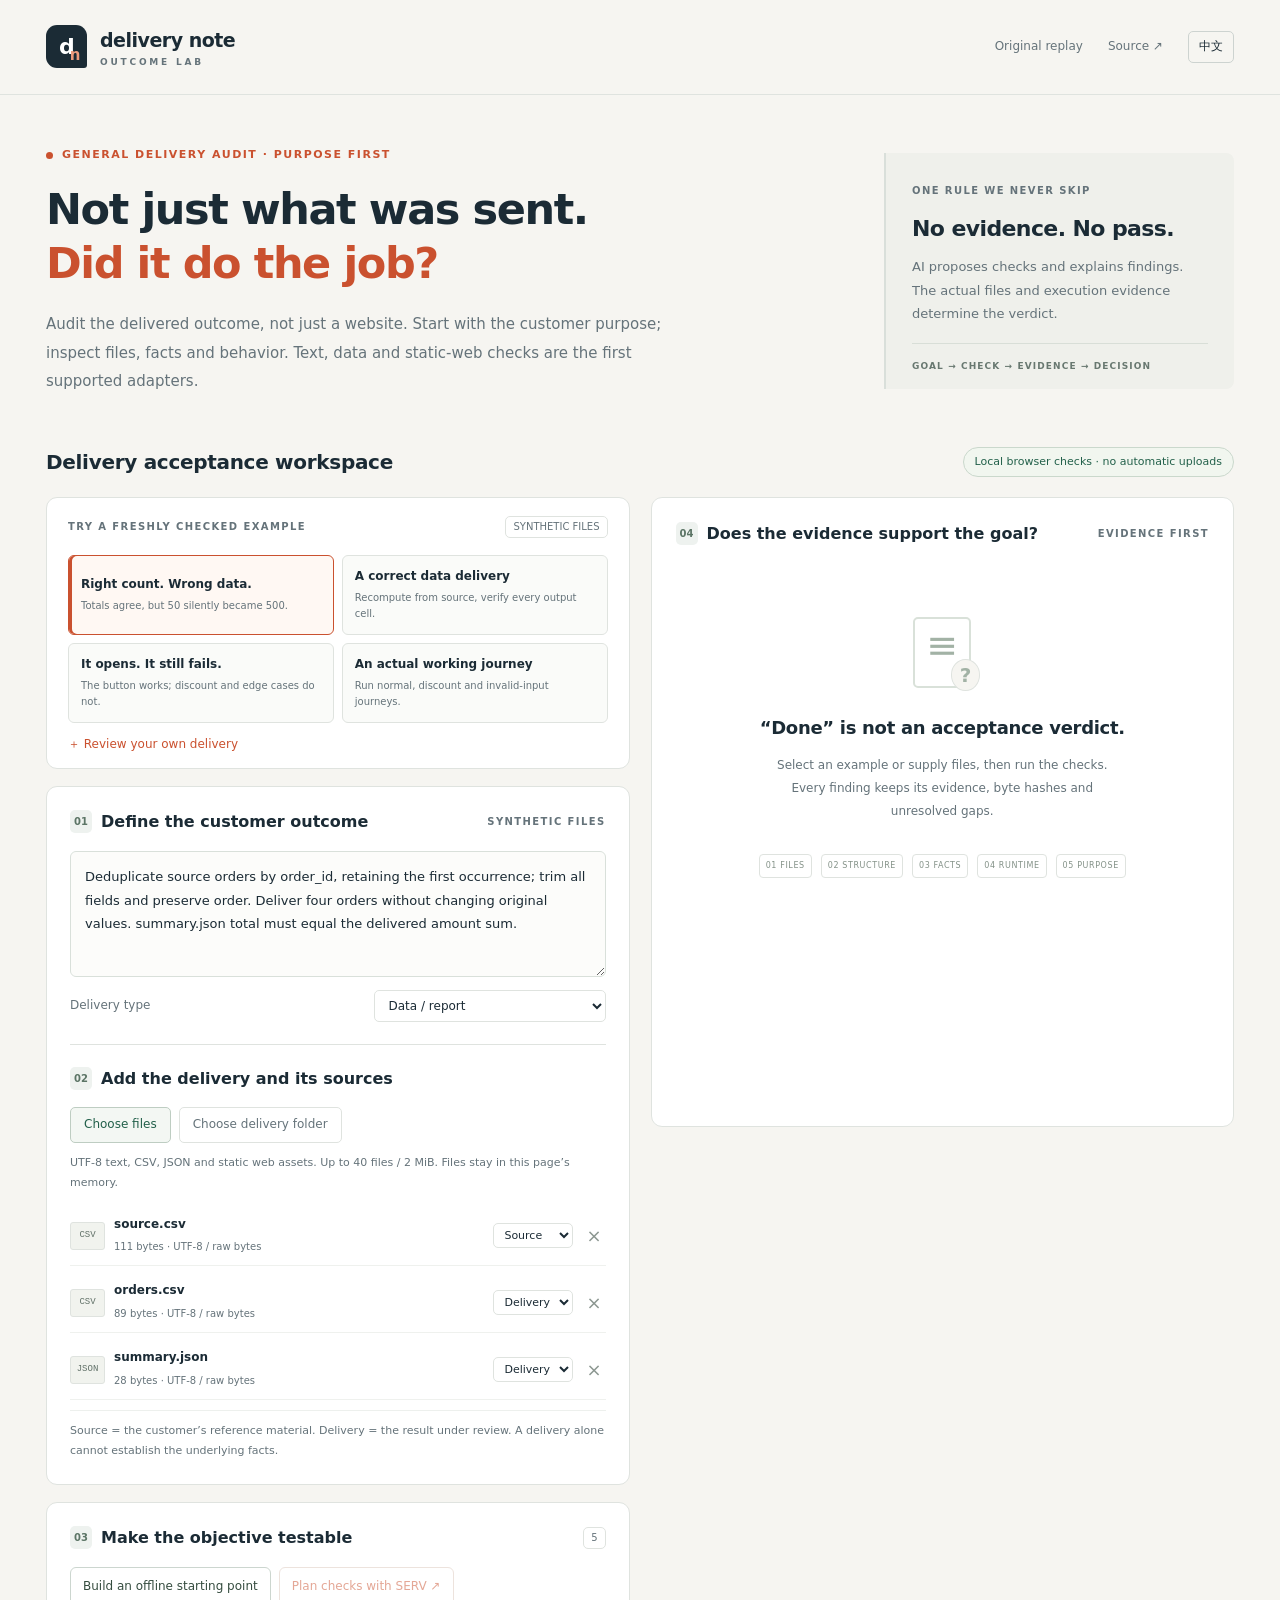
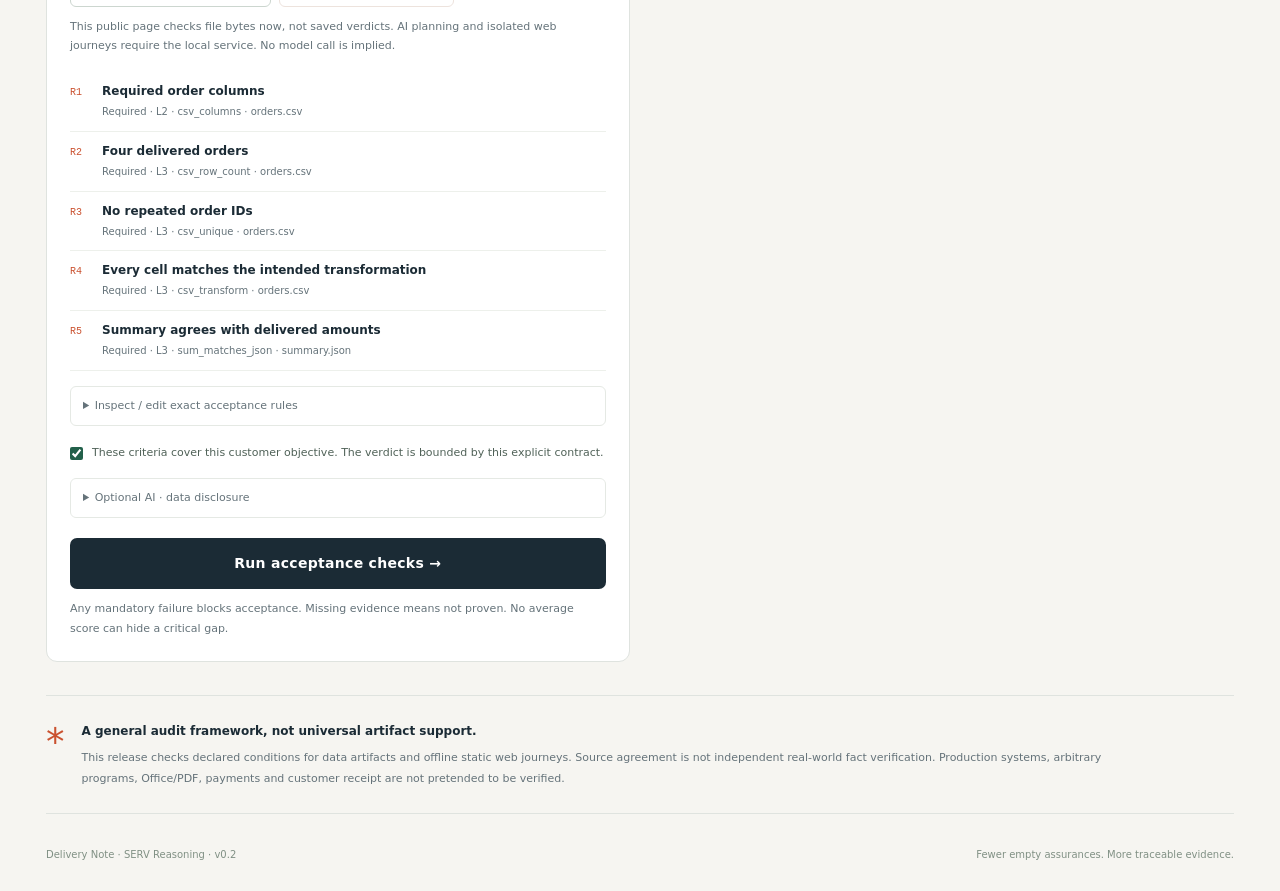
==== commit 4206effa: "Clarify general-purpose delivery audit scope Keep customer purpose as the product boundary; treat we" ====
--- a/delivery_note/web/index.html
+++ b/delivery_note/web/index.html
@@ -9,16 +9,16 @@
 <body>
 <header class="topbar"><a class="brand" href="./"><span class="logo" aria-hidden="true">d<span>n</span></span><span>delivery note <small>OUTCOME LAB</small></span></a><nav><a href="legacy/" data-i18n="legacy">原版回放</a><a href="https://github.com/shshdfxh-cloud/delivery-note" target="_blank" rel="noreferrer" data-i18n="source">源代码 ↗</a><button id="language" class="lang" aria-label="Switch language">EN</button></nav></header>
 <main>
-<section class="hero"><div><div class="eyebrow"><span class="dot"></span><span data-i18n="eyebrow">从客户目的出发，不从成功提示出发</span></div><h1 data-i18n-html="hero">不只检查“交了什么”。<br><span>验证“有没有做到”。</span></h1><p class="lede" data-i18n="lede">目标变成验收条件，结论回到真实证据。能读、数据对、流程通，才有资格谈交付完成。</p></div><aside class="principle"><span class="micro" data-i18n="principleLabel">一条不可跳过的规则</span><strong data-i18n="principle">没有证据，不算通过。</strong><p data-i18n="principleBody">AI提出检查计划并解释结果；实际文件和运行证据决定结论。</p><div class="principle-foot">GOAL → CHECK → EVIDENCE → DECISION</div></aside></section>
+<section class="hero"><div><div class="eyebrow"><span class="dot"></span><span data-i18n="eyebrow">通用交付审查 · 从客户目的出发</span></div><h1 data-i18n-html="hero">不只检查“交了什么”。<br><span>验证“有没有做到”。</span></h1><p class="lede" data-i18n="lede">审查对象是交付成果，不限于网页。先拆解客户目的，再核对文件、事实与实际效果；当前已接入文本、数据文件和静态网页检查。</p></div><aside class="principle"><span class="micro" data-i18n="principleLabel">一条不可跳过的规则</span><strong data-i18n="principle">没有证据，不算通过。</strong><p data-i18n="principleBody">AI提出检查计划并解释结果；实际文件和运行证据决定结论。</p><div class="principle-foot">GOAL → CHECK → EVIDENCE → DECISION</div></aside></section>
 <div class="section-bar"><h2 data-i18n="workspace">交付验收工作台</h2><span id="mode" class="mode" role="status">本机检查 · 无上传</span></div>
 <section class="workspace" aria-label="Delivery review workspace">
 <div class="left-column">
 <section class="panel samples-panel"><div class="panel-head"><span class="micro" data-i18n="trySample">先看一个真实检查的例子</span><span class="pill" data-i18n="synthetic">合成文件</span></div><div id="cases" class="case-grid"></div><button id="custom" class="text-button" data-i18n="custom">＋ 检查自己的交付物</button></section>
-<section class="panel inputs-panel"><div class="panel-head"><h3><span class="step">01</span><span data-i18n="goalTitle">先说明客户要什么</span></h3><span class="micro" id="case-state"></span></div><label for="objective" class="sr-only" data-i18n="goalTitle">客户目的</label><textarea id="objective" rows="4" maxlength="4000" placeholder="例如：原始订单去重后，不能丢单或改动金额；最终汇总必须准确。"></textarea><div class="profile-row"><label for="profile" data-i18n="deliveryType">交付类型</label><select id="profile"><option value="data" data-i18n="dataType">数据 / 报告</option><option value="web" data-i18n="webType">静态网页 / 交互流程</option><option value="general" data-i18n="generalType">其他 / 尚未界定</option></select></div><div class="divider"></div><h3><span class="step">02</span><span data-i18n="filesTitle">放入真实交付物和依据</span></h3><div class="file-actions"><label class="upload-button" for="file-picker" data-i18n="chooseFiles">选择文件</label><input id="file-picker" type="file" multiple accept=".csv,.json,.txt,.md,.html,.htm,.js,.mjs,.css"><label class="upload-button subdued" for="folder-picker" data-i18n="chooseFolder">选择网页文件夹</label><input id="folder-picker" type="file" multiple webkitdirectory></div><p class="hint" data-i18n="fileHint">支持UTF-8文本、CSV、JSON及静态网页；最多40个文件、共2 MiB。文件只保存在本次页面内存中。</p><div id="files" class="files"></div><p class="hint role-hint" data-i18n="roleHint">“依据”是客户提供的原始材料；“交付”是待审查的结果。仅有交付物，不能证明原始事实正确。</p></section>
+<section class="panel inputs-panel"><div class="panel-head"><h3><span class="step">01</span><span data-i18n="goalTitle">先说明客户要什么</span></h3><span class="micro" id="case-state"></span></div><label for="objective" class="sr-only" data-i18n="goalTitle">客户目的</label><textarea id="objective" rows="4" maxlength="4000" placeholder="例如：原始订单去重后，不能丢单或改动金额；最终汇总必须准确。"></textarea><div class="profile-row"><label for="profile" data-i18n="deliveryType">交付类型</label><select id="profile"><option value="data" data-i18n="dataType">数据 / 报告</option><option value="web" data-i18n="webType">静态网页 / 交互流程</option><option value="general" data-i18n="generalType">通用交付 / 自定义审查</option></select></div><div class="divider"></div><h3><span class="step">02</span><span data-i18n="filesTitle">放入真实交付物和依据</span></h3><div class="file-actions"><label class="upload-button" for="file-picker" data-i18n="chooseFiles">选择文件</label><input id="file-picker" type="file" multiple accept=".csv,.json,.txt,.md,.html,.htm,.js,.mjs,.css"><label class="upload-button subdued" for="folder-picker" data-i18n="chooseFolder">选择交付文件夹</label><input id="folder-picker" type="file" multiple webkitdirectory></div><p class="hint" data-i18n="fileHint">支持UTF-8文本、CSV、JSON及静态网页；最多40个文件、共2 MiB。文件只保存在本次页面内存中。</p><div id="files" class="files"></div><p class="hint role-hint" data-i18n="roleHint">“依据”是客户提供的原始材料；“交付”是待审查的结果。仅有交付物，不能证明原始事实正确。</p></section>
 <section class="panel contract-panel"><div class="panel-head"><h3><span class="step">03</span><span data-i18n="contractTitle">把目的变成可验收条件</span></h3><span id="contract-count" class="pill"></span></div><div class="contract-actions"><button id="starter" class="secondary" data-i18n="starter">生成本地检查起点</button><button id="plan" class="secondary ai-button" data-i18n="plan">用SERV拆解目标 ↗</button></div><p id="planner-info" class="hint"></p><div id="requirements" class="requirements"></div><details class="editor"><summary data-i18n="editContract">查看 / 编辑精确验收规则</summary><textarea id="contract-json" rows="12" spellcheck="false" aria-label="Acceptance contract JSON"></textarea><p class="hint" data-i18n="contractHint">编辑后点击“应用规则”。没有可执行检查的条件会保留为“未验证”，不会被AI自动判为通过。</p><button id="apply-contract" class="secondary" data-i18n="applyContract">应用规则</button></details><label class="checkline"><input id="scope" type="checkbox"><span data-i18n="scope">这份验收条件覆盖本次客户目的；结论只在这个明确范围内成立。</span></label><label id="runtime-row" class="checkline"><input id="runtime" type="checkbox"><span data-i18n="runtime">允许用独立、离线浏览器运行这些网页步骤（不使用我的登录态）。</span></label><details class="ai-settings"><summary data-i18n="aiSettings">可选AI规划与解读 · 数据发送说明</summary><p class="hint" data-i18n="aiDisclosure">AI规划会向SERV发送目的、文件名、文件角色、CSV列名和HTML控件标识；AI解读会发送当前报告中的派生事实。供应商组织设置可能允许数据收集。不要发送隐私或保密材料。离线审查不需要同意。</p><label class="checkline"><input id="consent" type="checkbox"><span data-i18n="consent">我明确同意本次点击AI按钮时发送上述材料。</span></label></details><button id="review" class="primary" data-i18n="review">开始验收 →</button><p class="hint" data-i18n="verdictRule">任何必需项失败 → 需要修改；缺少证据 → 不能证实；不会用平均分掩盖关键问题。</p><p id="error" class="error" role="alert" hidden></p></section>
 </div>
 <section class="panel report-panel" aria-live="polite"><div class="panel-head"><h3><span class="step">04</span><span data-i18n="reportTitle">看目的是否有证据支持</span></h3><span class="micro">EVIDENCE FIRST</span></div><div id="empty" class="empty"><div class="document-symbol" aria-hidden="true">≡<span>?</span></div><h3 data-i18n="emptyTitle">“完成了”不是验收结论。</h3><p data-i18n="emptyBody">从左侧选择示例或放入文件，再开始验收。每项结论都会保留对应依据、文件哈希与未解决的缺口。</p><div class="empty-layers"><span>01 FILES</span><span>02 STRUCTURE</span><span>03 FACTS</span><span>04 RUNTIME</span><span>05 PURPOSE</span></div></div><div id="report" hidden><div id="decision" class="decision"></div><div id="stats" class="stats"></div><div id="layers" class="layers"></div><p id="runtime-warning" class="warning" hidden></p><h4 class="subheading" data-i18n="resultsTitle">逐项结论 · 证据链</h4><div id="results"></div><details class="inventory-details"><summary data-i18n="inventory">文件字节指纹与报告快照</summary><div id="inventory"></div><pre id="snapshot"></pre></details><div class="download-row"><button id="download-json" class="secondary" data-i18n="downloadJson">下载证据JSON ↓</button><button id="download-md" class="secondary" data-i18n="downloadMd">下载报告 ↓</button></div><button id="explain" class="secondary ai-button" data-i18n="explain">用SERV解读这份报告 ↗</button><div id="ai-note-wrap" hidden><p class="warning" data-i18n="aiAdvisory">AI解读仅是说明草稿，不能改变上面的证据结论。</p><pre id="ai-note"></pre><p id="ai-provenance" class="hint"></p></div></div></section>
 </section>
-<section class="scope-note"><span class="asterisk">*</span><div><strong data-i18n="limitsTitle">全面覆盖检查层次，不冒充无所不知。</strong><p data-i18n="limitsBody">当前可验证数据文件和离线静态网页的已声明条件。事实核查是与提供的依据对照，不是自动证明现实世界真伪；生产系统、任意程序、Office/PDF、付款与客户接收均不会被假装验证。</p></div></section>
+<section class="scope-note"><span class="asterisk">*</span><div><strong data-i18n="limitsTitle">通用审查框架，不等于已支持所有交付类型。</strong><p data-i18n="limitsBody">当前可验证数据文件和离线静态网页的已声明条件。事实核查是与提供的依据对照，不是自动证明现实世界真伪；生产系统、任意程序、Office/PDF、付款与客户接收均不会被假装验证。</p></div></section>
 </main><footer><span>Delivery Note · SERV Reasoning · v0.2</span><span data-i18n="footer">更少空泛保证，更多可追溯证据。</span></footer><script type="module" src="app.mjs"></script>
 </body></html>
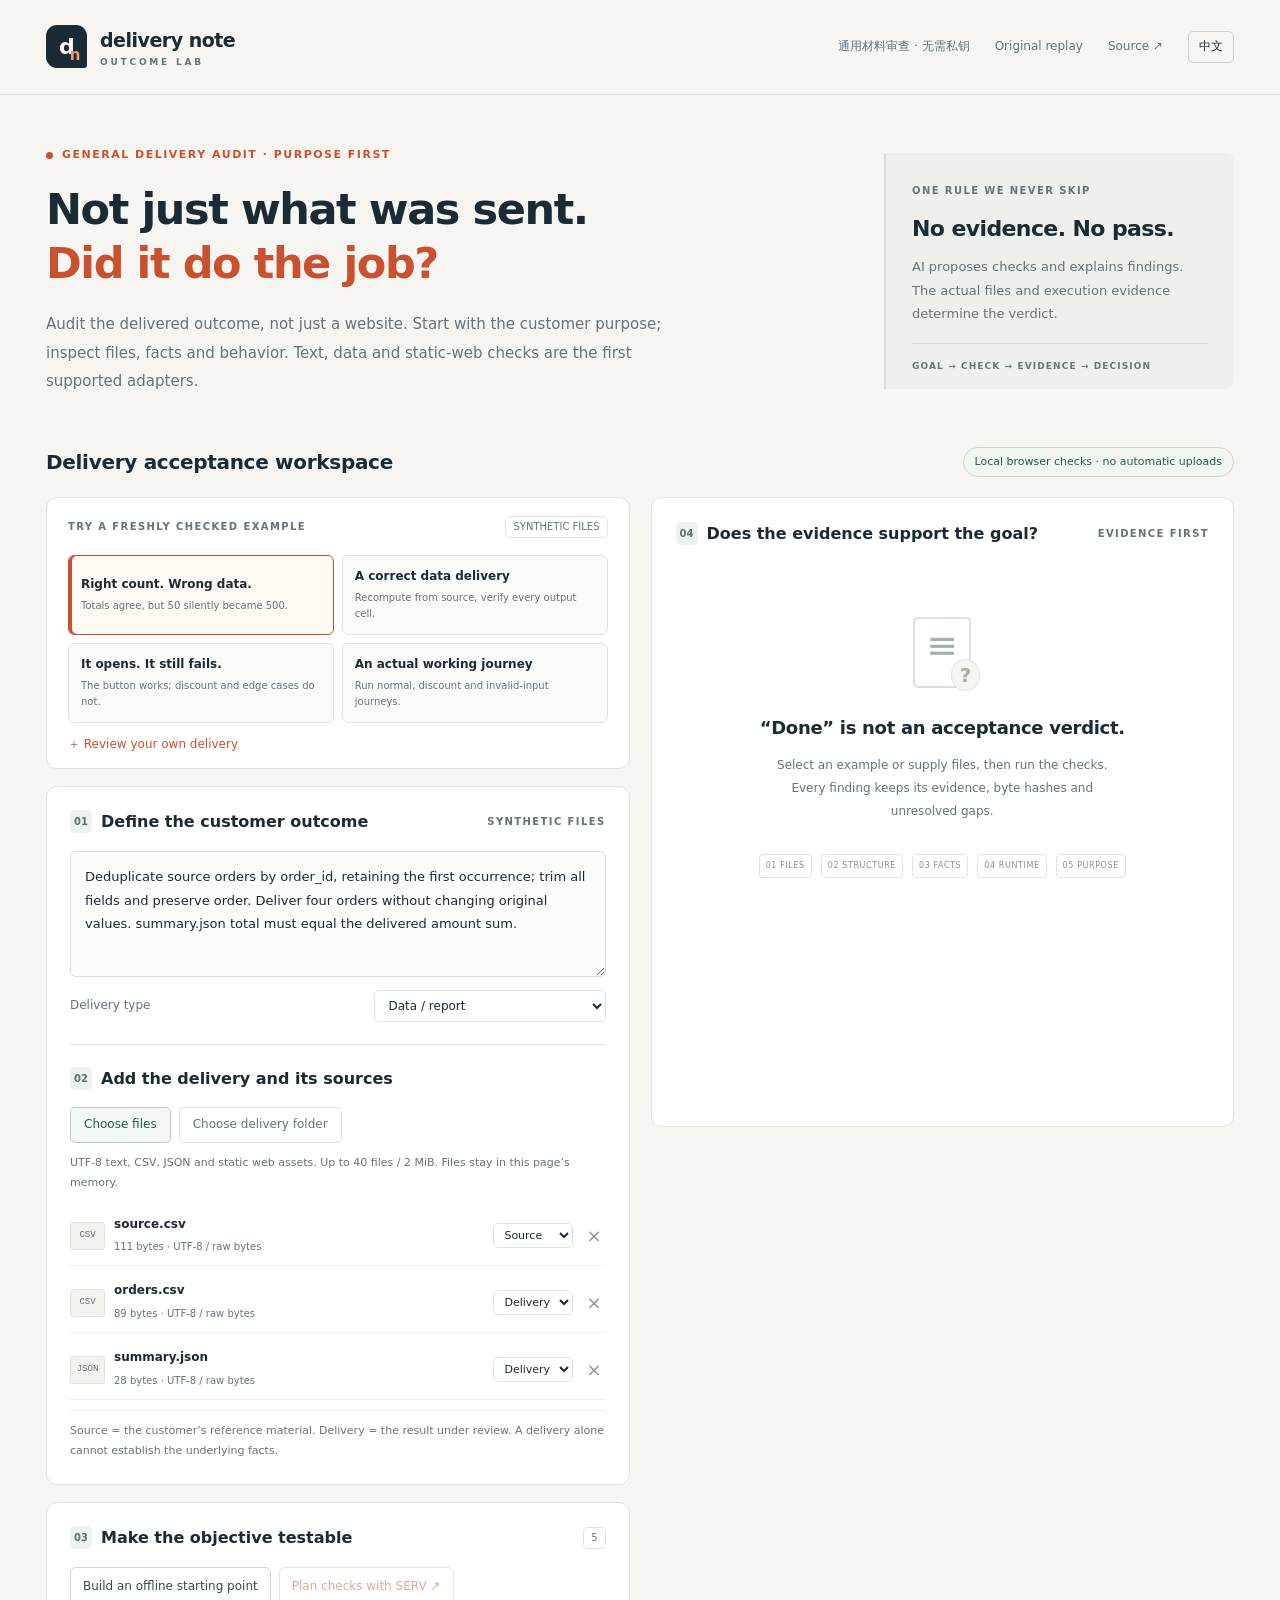
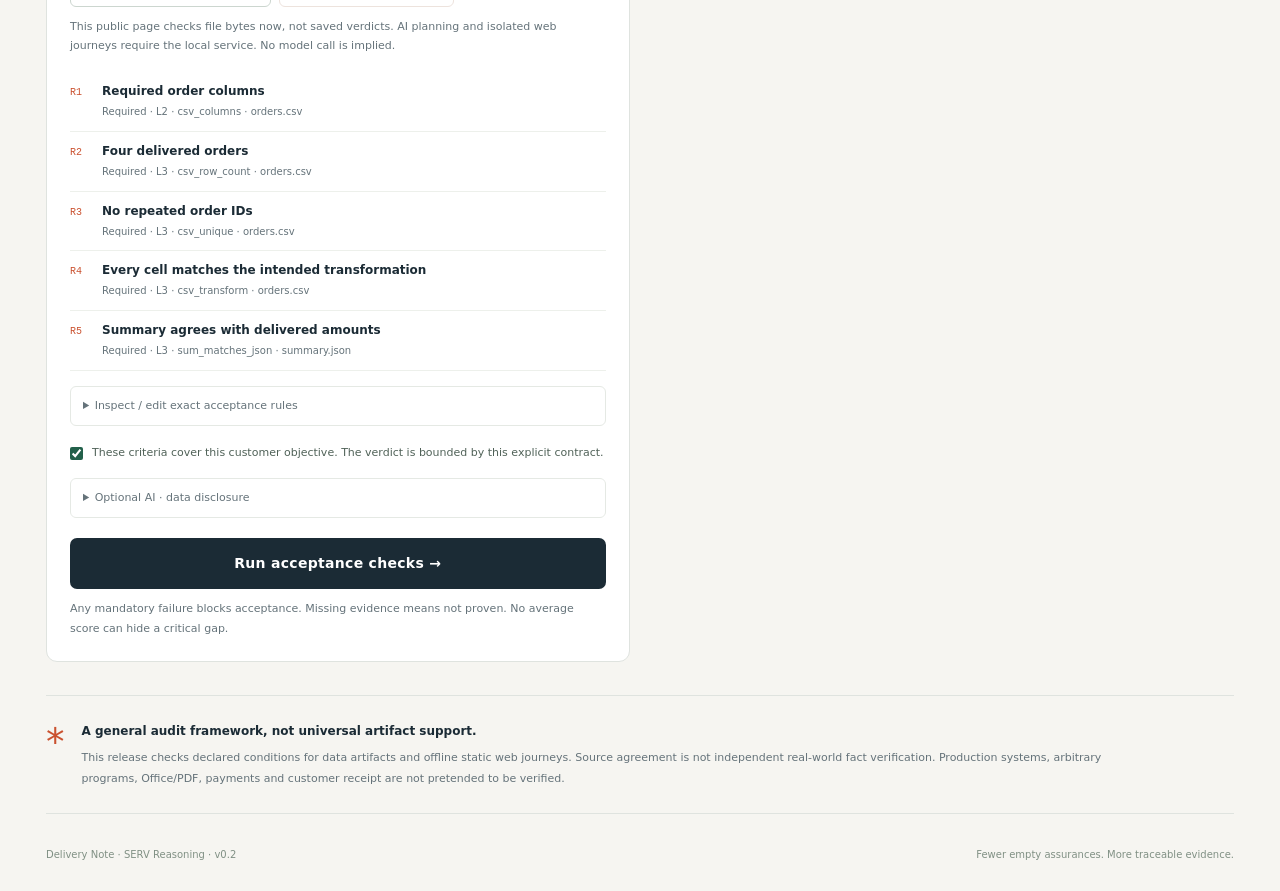
==== commit 7ac3489b: "Add portable general evidence review with exact quote validation" ====
--- a/delivery_note/web/index.html
+++ b/delivery_note/web/index.html
@@ -7,7 +7,7 @@
   <title>Delivery Note · Verify the outcome</title><link rel="stylesheet" href="styles.css">
 </head>
 <body>
-<header class="topbar"><a class="brand" href="./"><span class="logo" aria-hidden="true">d<span>n</span></span><span>delivery note <small>OUTCOME LAB</small></span></a><nav><a href="legacy/" data-i18n="legacy">原版回放</a><a href="https://github.com/shshdfxh-cloud/delivery-note" target="_blank" rel="noreferrer" data-i18n="source">源代码 ↗</a><button id="language" class="lang" aria-label="Switch language">EN</button></nav></header>
+<header class="topbar"><a class="brand" href="./"><span class="logo" aria-hidden="true">d<span>n</span></span><span>delivery note <small>OUTCOME LAB</small></span></a><nav><a href="general-review.html">通用材料审查 · 无需私钥</a><a href="legacy/" data-i18n="legacy">原版回放</a><a href="https://github.com/shshdfxh-cloud/delivery-note" target="_blank" rel="noreferrer" data-i18n="source">源代码 ↗</a><button id="language" class="lang" aria-label="Switch language">EN</button></nav></header>
 <main>
 <section class="hero"><div><div class="eyebrow"><span class="dot"></span><span data-i18n="eyebrow">通用交付审查 · 从客户目的出发</span></div><h1 data-i18n-html="hero">不只检查“交了什么”。<br><span>验证“有没有做到”。</span></h1><p class="lede" data-i18n="lede">审查对象是交付成果，不限于网页。先拆解客户目的，再核对文件、事实与实际效果；当前已接入文本、数据文件和静态网页检查。</p></div><aside class="principle"><span class="micro" data-i18n="principleLabel">一条不可跳过的规则</span><strong data-i18n="principle">没有证据，不算通过。</strong><p data-i18n="principleBody">AI提出检查计划并解释结果；实际文件和运行证据决定结论。</p><div class="principle-foot">GOAL → CHECK → EVIDENCE → DECISION</div></aside></section>
 <div class="section-bar"><h2 data-i18n="workspace">交付验收工作台</h2><span id="mode" class="mode" role="status">本机检查 · 无上传</span></div>
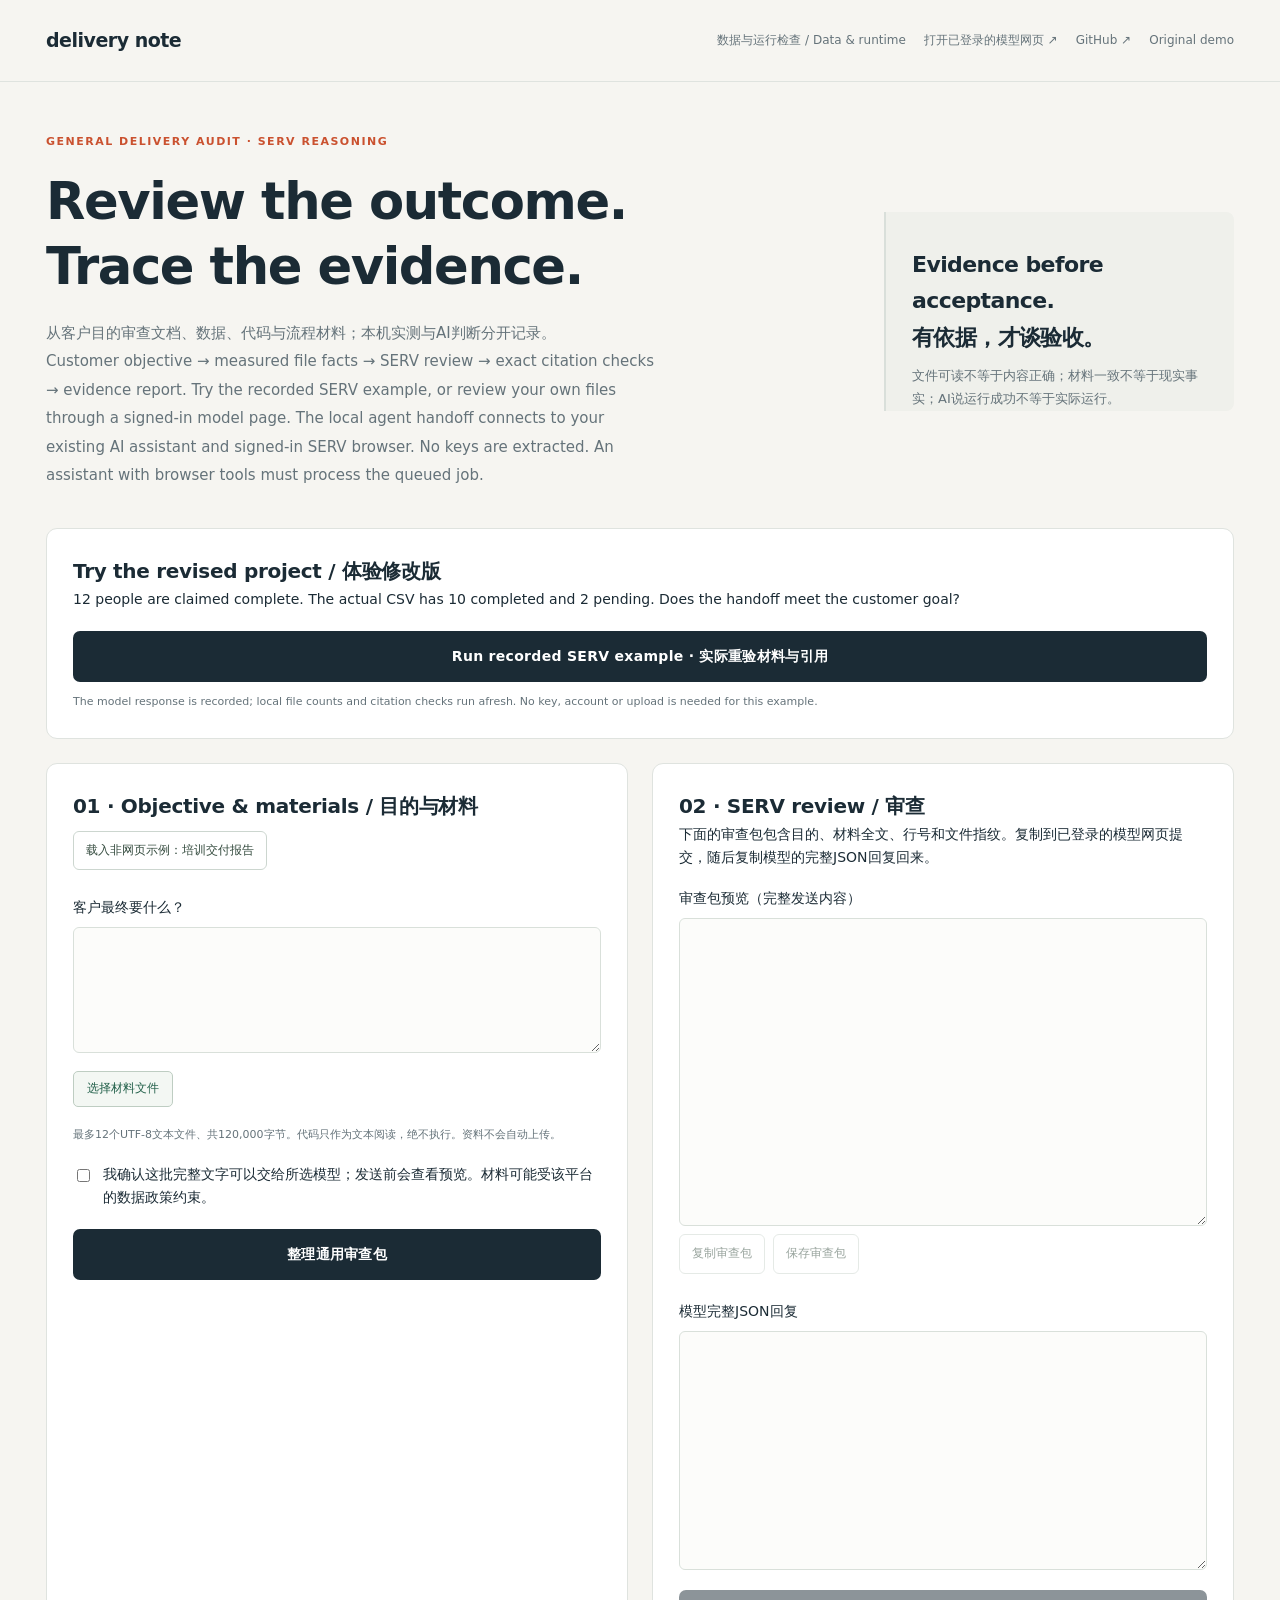
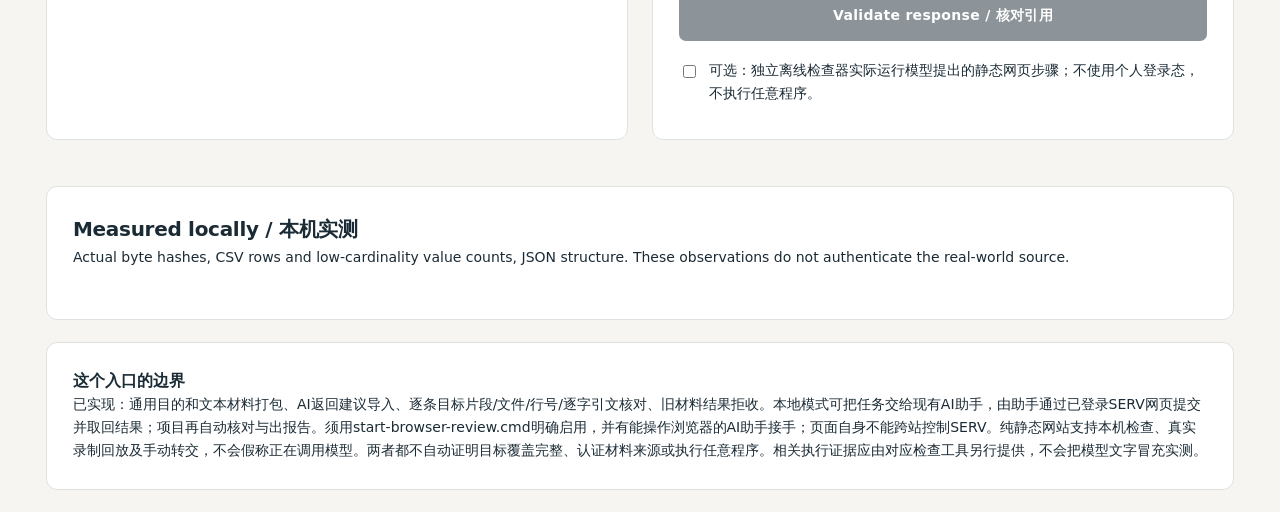
==== commit 719cf51e: "Complete general delivery review and amend the existing contest entry Connect purpose and real text " ====
--- a/delivery_note/web/index.html
+++ b/delivery_note/web/index.html
@@ -1,24 +1,7 @@
-<!doctype html>
-<html lang="zh-CN">
-<head>
-  <meta charset="utf-8"><meta name="viewport" content="width=device-width,initial-scale=1">
-  <meta name="description" content="Goal-driven delivery acceptance: check real files, recompute facts, run isolated browser journeys, trace every verdict to evidence.">
-  <meta http-equiv="Content-Security-Policy" content="default-src 'self'; script-src 'self'; style-src 'self'; img-src 'self' data:; connect-src 'self'; object-src 'none'; base-uri 'none'; form-action 'none'">
-  <title>Delivery Note · Verify the outcome</title><link rel="stylesheet" href="styles.css">
-</head>
-<body>
-<header class="topbar"><a class="brand" href="./"><span class="logo" aria-hidden="true">d<span>n</span></span><span>delivery note <small>OUTCOME LAB</small></span></a><nav><a href="general-review.html">通用材料审查 · 无需私钥</a><a href="legacy/" data-i18n="legacy">原版回放</a><a href="https://github.com/shshdfxh-cloud/delivery-note" target="_blank" rel="noreferrer" data-i18n="source">源代码 ↗</a><button id="language" class="lang" aria-label="Switch language">EN</button></nav></header>
-<main>
-<section class="hero"><div><div class="eyebrow"><span class="dot"></span><span data-i18n="eyebrow">通用交付审查 · 从客户目的出发</span></div><h1 data-i18n-html="hero">不只检查“交了什么”。<br><span>验证“有没有做到”。</span></h1><p class="lede" data-i18n="lede">审查对象是交付成果，不限于网页。先拆解客户目的，再核对文件、事实与实际效果；当前已接入文本、数据文件和静态网页检查。</p></div><aside class="principle"><span class="micro" data-i18n="principleLabel">一条不可跳过的规则</span><strong data-i18n="principle">没有证据，不算通过。</strong><p data-i18n="principleBody">AI提出检查计划并解释结果；实际文件和运行证据决定结论。</p><div class="principle-foot">GOAL → CHECK → EVIDENCE → DECISION</div></aside></section>
-<div class="section-bar"><h2 data-i18n="workspace">交付验收工作台</h2><span id="mode" class="mode" role="status">本机检查 · 无上传</span></div>
-<section class="workspace" aria-label="Delivery review workspace">
-<div class="left-column">
-<section class="panel samples-panel"><div class="panel-head"><span class="micro" data-i18n="trySample">先看一个真实检查的例子</span><span class="pill" data-i18n="synthetic">合成文件</span></div><div id="cases" class="case-grid"></div><button id="custom" class="text-button" data-i18n="custom">＋ 检查自己的交付物</button></section>
-<section class="panel inputs-panel"><div class="panel-head"><h3><span class="step">01</span><span data-i18n="goalTitle">先说明客户要什么</span></h3><span class="micro" id="case-state"></span></div><label for="objective" class="sr-only" data-i18n="goalTitle">客户目的</label><textarea id="objective" rows="4" maxlength="4000" placeholder="例如：原始订单去重后，不能丢单或改动金额；最终汇总必须准确。"></textarea><div class="profile-row"><label for="profile" data-i18n="deliveryType">交付类型</label><select id="profile"><option value="data" data-i18n="dataType">数据 / 报告</option><option value="web" data-i18n="webType">静态网页 / 交互流程</option><option value="general" data-i18n="generalType">通用交付 / 自定义审查</option></select></div><div class="divider"></div><h3><span class="step">02</span><span data-i18n="filesTitle">放入真实交付物和依据</span></h3><div class="file-actions"><label class="upload-button" for="file-picker" data-i18n="chooseFiles">选择文件</label><input id="file-picker" type="file" multiple accept=".csv,.json,.txt,.md,.html,.htm,.js,.mjs,.css"><label class="upload-button subdued" for="folder-picker" data-i18n="chooseFolder">选择交付文件夹</label><input id="folder-picker" type="file" multiple webkitdirectory></div><p class="hint" data-i18n="fileHint">支持UTF-8文本、CSV、JSON及静态网页；最多40个文件、共2 MiB。文件只保存在本次页面内存中。</p><div id="files" class="files"></div><p class="hint role-hint" data-i18n="roleHint">“依据”是客户提供的原始材料；“交付”是待审查的结果。仅有交付物，不能证明原始事实正确。</p></section>
-<section class="panel contract-panel"><div class="panel-head"><h3><span class="step">03</span><span data-i18n="contractTitle">把目的变成可验收条件</span></h3><span id="contract-count" class="pill"></span></div><div class="contract-actions"><button id="starter" class="secondary" data-i18n="starter">生成本地检查起点</button><button id="plan" class="secondary ai-button" data-i18n="plan">用SERV拆解目标 ↗</button></div><p id="planner-info" class="hint"></p><div id="requirements" class="requirements"></div><details class="editor"><summary data-i18n="editContract">查看 / 编辑精确验收规则</summary><textarea id="contract-json" rows="12" spellcheck="false" aria-label="Acceptance contract JSON"></textarea><p class="hint" data-i18n="contractHint">编辑后点击“应用规则”。没有可执行检查的条件会保留为“未验证”，不会被AI自动判为通过。</p><button id="apply-contract" class="secondary" data-i18n="applyContract">应用规则</button></details><label class="checkline"><input id="scope" type="checkbox"><span data-i18n="scope">这份验收条件覆盖本次客户目的；结论只在这个明确范围内成立。</span></label><label id="runtime-row" class="checkline"><input id="runtime" type="checkbox"><span data-i18n="runtime">允许用独立、离线浏览器运行这些网页步骤（不使用我的登录态）。</span></label><details class="ai-settings"><summary data-i18n="aiSettings">可选AI规划与解读 · 数据发送说明</summary><p class="hint" data-i18n="aiDisclosure">AI规划会向SERV发送目的、文件名、文件角色、CSV列名和HTML控件标识；AI解读会发送当前报告中的派生事实。供应商组织设置可能允许数据收集。不要发送隐私或保密材料。离线审查不需要同意。</p><label class="checkline"><input id="consent" type="checkbox"><span data-i18n="consent">我明确同意本次点击AI按钮时发送上述材料。</span></label></details><button id="review" class="primary" data-i18n="review">开始验收 →</button><p class="hint" data-i18n="verdictRule">任何必需项失败 → 需要修改；缺少证据 → 不能证实；不会用平均分掩盖关键问题。</p><p id="error" class="error" role="alert" hidden></p></section>
-</div>
-<section class="panel report-panel" aria-live="polite"><div class="panel-head"><h3><span class="step">04</span><span data-i18n="reportTitle">看目的是否有证据支持</span></h3><span class="micro">EVIDENCE FIRST</span></div><div id="empty" class="empty"><div class="document-symbol" aria-hidden="true">≡<span>?</span></div><h3 data-i18n="emptyTitle">“完成了”不是验收结论。</h3><p data-i18n="emptyBody">从左侧选择示例或放入文件，再开始验收。每项结论都会保留对应依据、文件哈希与未解决的缺口。</p><div class="empty-layers"><span>01 FILES</span><span>02 STRUCTURE</span><span>03 FACTS</span><span>04 RUNTIME</span><span>05 PURPOSE</span></div></div><div id="report" hidden><div id="decision" class="decision"></div><div id="stats" class="stats"></div><div id="layers" class="layers"></div><p id="runtime-warning" class="warning" hidden></p><h4 class="subheading" data-i18n="resultsTitle">逐项结论 · 证据链</h4><div id="results"></div><details class="inventory-details"><summary data-i18n="inventory">文件字节指纹与报告快照</summary><div id="inventory"></div><pre id="snapshot"></pre></details><div class="download-row"><button id="download-json" class="secondary" data-i18n="downloadJson">下载证据JSON ↓</button><button id="download-md" class="secondary" data-i18n="downloadMd">下载报告 ↓</button></div><button id="explain" class="secondary ai-button" data-i18n="explain">用SERV解读这份报告 ↗</button><div id="ai-note-wrap" hidden><p class="warning" data-i18n="aiAdvisory">AI解读仅是说明草稿，不能改变上面的证据结论。</p><pre id="ai-note"></pre><p id="ai-provenance" class="hint"></p></div></div></section>
-</section>
-<section class="scope-note"><span class="asterisk">*</span><div><strong data-i18n="limitsTitle">通用审查框架，不等于已支持所有交付类型。</strong><p data-i18n="limitsBody">当前可验证数据文件和离线静态网页的已声明条件。事实核查是与提供的依据对照，不是自动证明现实世界真伪；生产系统、任意程序、Office/PDF、付款与客户接收均不会被假装验证。</p></div></section>
-</main><footer><span>Delivery Note · SERV Reasoning · v0.2</span><span data-i18n="footer">更少空泛保证，更多可追溯证据。</span></footer><script type="module" src="app.mjs"></script>
-</body></html>
+<!doctype html><html lang="zh-CN"><head><meta charset="utf-8"><meta name="viewport" content="width=device-width,initial-scale=1"><meta http-equiv="Content-Security-Policy" content="default-src 'self'; script-src 'self'; style-src 'self'; img-src 'self' data:; connect-src 'self'; object-src 'none'; base-uri 'none'; form-action 'none'"><title>Delivery Note · General delivery audit</title><link rel="stylesheet" href="styles.css"><link rel="stylesheet" href="general-review.css"></head><body>
+<header class="topbar"><a class="brand" href="./">delivery note</a><nav><a href="checks.html">数据与运行检查 / Data & runtime</a><a href="https://console.openserv.ai/playground" target="_blank" rel="noreferrer">打开已登录的模型网页 ↗</a><a href="https://github.com/shshdfxh-cloud/delivery-note" target="_blank" rel="noreferrer">GitHub ↗</a><a href="legacy/">Original demo</a></nav></header>
+<main><section class="hero"><div><div class="eyebrow">GENERAL DELIVERY AUDIT · SERV REASONING</div><h1>Review the outcome.<br>Trace the evidence.</h1><p class="lede">从客户目的审查文档、数据、代码与流程材料；本机实测与AI判断分开记录。<br>Customer objective → measured file facts → SERV review → exact citation checks → evidence report. Try the recorded SERV example, or review your own files through a signed-in model page. The local agent handoff connects to your existing AI assistant and signed-in SERV browser. No keys are extracted. An assistant with browser tools must process the queued job.</p></div><aside class="principle"><strong>Evidence before acceptance.<br>有依据，才谈验收。</strong><p>文件可读不等于内容正确；材料一致不等于现实事实；AI说运行成功不等于实际运行。</p></aside></section>
+<section class="panel demo-entry"><h2>Try the revised project / 体验修改版</h2><p>12 people are claimed complete. The actual CSV has 10 completed and 2 pending. Does the handoff meet the customer goal?</p><button id="replay" class="primary">Run recorded SERV example · 实际重验材料与引用</button><p id="recording-state" class="hint" role="status"></p><p class="hint">The model response is recorded; local file counts and citation checks run afresh. No key, account or upload is needed for this example.</p></section><div class="general-grid"><section class="panel"><h2>01 · Objective & materials / 目的与材料</h2><button id="sample" class="secondary">载入非网页示例：培训交付报告</button><label for="objective">客户最终要什么？</label><textarea id="objective" rows="4" maxlength="4000"></textarea><label class="upload-button" for="files-input">选择材料文件</label><input id="files-input" type="file" multiple accept=".txt,.md,.csv,.json,.html,.js,.py,.ts,.css,.xml,.yaml,.yml,.log"><p class="hint">最多12个UTF-8文本文件、共120,000字节。代码只作为文本阅读，绝不执行。资料不会自动上传。</p><div id="files"></div><label class="consent"><input id="consent" type="checkbox">我确认这批完整文字可以交给所选模型；发送前会查看预览。材料可能受该平台的数据政策约束。</label><button id="build" class="primary">整理通用审查包</button></section>
+<section class="panel"><h2>02 · SERV review / 审查</h2><p>下面的审查包包含目的、材料全文、行号和文件指纹。复制到已登录的模型网页提交，随后复制模型的完整JSON回复回来。</p><label for="prompt">审查包预览（完整发送内容）</label><textarea id="prompt" rows="12" readonly></textarea><button id="copy" class="secondary" disabled>复制审查包</button><button id="save-packet" class="secondary" disabled>保存审查包</button><p id="packet-state" role="status" class="hint"></p><label for="response">模型完整JSON回复</label><textarea id="response" rows="9" spellcheck="false"></textarea><button id="import" class="primary" disabled>Validate response / 核对引用</button><label class="consent"><input id="general-runtime" type="checkbox">可选：独立离线检查器实际运行模型提出的静态网页步骤；不使用个人登录态，不执行任意程序。</label><button id="live" class="secondary" hidden>Live local SERV review / 本地实时审查</button></section></div>
+<p id="error" role="alert" class="hint"></p><section class="panel"><h2>Measured locally / 本机实测</h2><p>Actual byte hashes, CSV rows and low-cardinality value counts, JSON structure. These observations do not authenticate the real-world source.</p><pre id="measured"></pre></section><section id="report" class="panel" hidden aria-live="polite"><h2>03 · Findings & evidence / 审查报告</h2><div id="decision" class="decision"></div><p id="summary"></p><div id="results"></div><details><summary>机器核对了什么、没有核对什么</summary><pre id="verification"></pre></details><button id="download-json" class="secondary">Evidence JSON / 下载证据</button><button id="download-md" class="secondary">Markdown report / 下载报告</button></section>
+<section class="panel"><h3>这个入口的边界</h3><p>已实现：通用目的和文本材料打包、AI返回建议导入、逐条目标片段/文件/行号/逐字引文核对、旧材料结果拒收。本地模式可把任务交给现有AI助手，由助手通过已登录SERV网页提交并取回结果；项目再自动核对与出报告。须用start-browser-review.cmd明确启用，并有能操作浏览器的AI助手接手；页面自身不能跨站控制SERV。纯静态网站支持本机检查、真实录制回放及手动转交，不会假称正在调用模型。两者都不自动证明目标覆盖完整、认证材料来源或执行任意程序。相关执行证据应由对应检查工具另行提供，不会把模型文字冒充实测。</p></section></main><script type="module" src="general-review.mjs"></script></body></html>
--- a/delivery_note/web/general-review.css
+++ b/delivery_note/web/general-review.css
@@ -0,0 +1,3 @@
+.general-grid{display:grid;grid-template-columns:1fr 1fr;gap:24px;margin:24px 0}.general-grid .panel{min-width:0}.panel{margin-bottom:22px;padding:26px}label{display:block;margin:18px 0 8px}textarea{width:100%;box-sizing:border-box;resize:vertical}button{margin:8px 8px 8px 0}.consent{display:flex;gap:10px;align-items:flex-start;line-height:1.65}.consent input{width:auto;margin-top:6px}.document-row{display:flex;gap:12px;align-items:center;margin:8px 0;overflow-wrap:anywhere}.document-row span{flex:1}.document-row select{width:120px}.document-row button{padding:6px}pre{white-space:pre-wrap;overflow-wrap:anywhere}#results article{border-top:1px solid #ddd;padding:18px 0}#results blockquote{white-space:pre-wrap;overflow-wrap:anywhere;border-left:3px solid #888;padding:12px;margin:12px 0}#error{color:#9b2020}.hero h1{font-size:clamp(30px,4vw,54px)}@media(max-width:900px){.general-grid{grid-template-columns:1fr}.topbar nav{gap:12px;font-size:12px}}
+
+#measured{max-height:360px;overflow:auto;white-space:pre-wrap;overflow-wrap:anywhere} .demo-entry{margin-bottom:24px} #recording-state{font-weight:700} #results article{border-left:3px solid #c77b34;padding:8px 18px;margin:18px 0} blockquote{white-space:pre-wrap;overflow-wrap:anywhere} .general-grid .panel{min-width:0} .topbar nav{display:flex;gap:18px;flex-wrap:wrap}
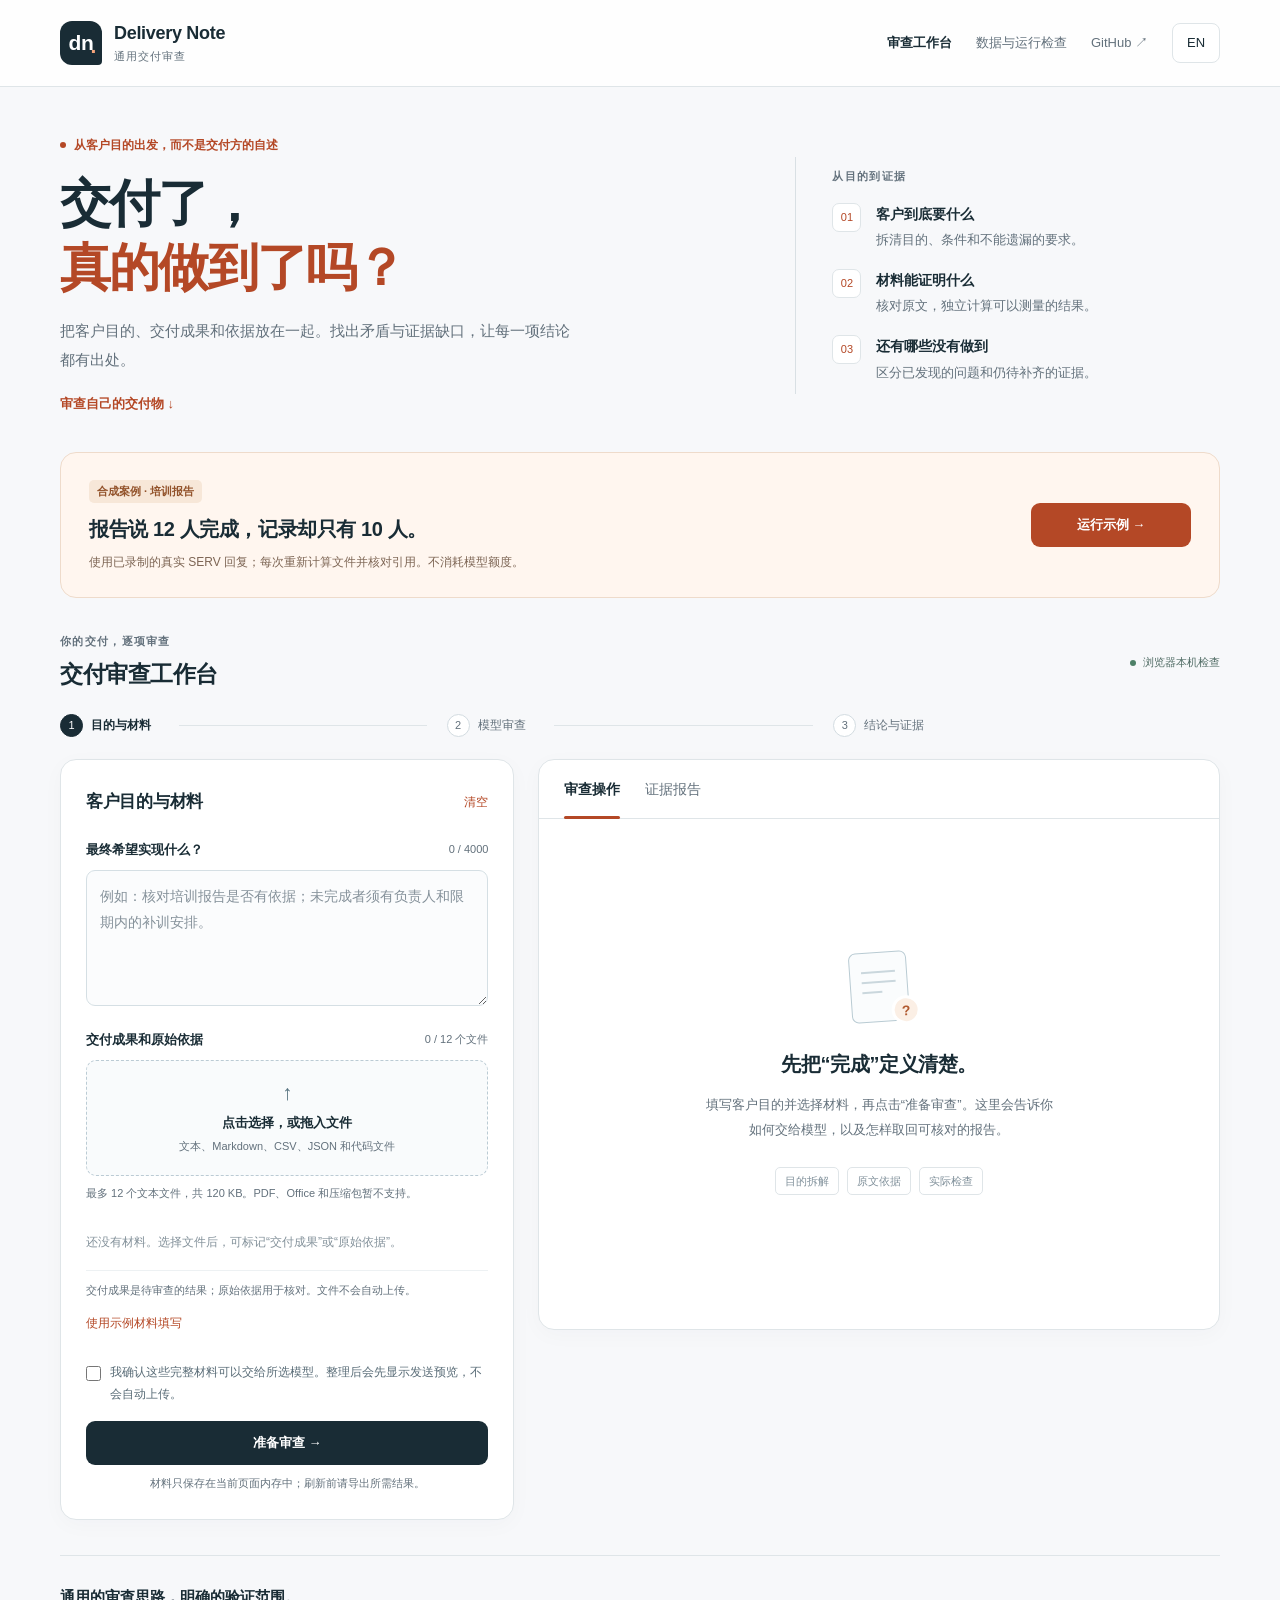
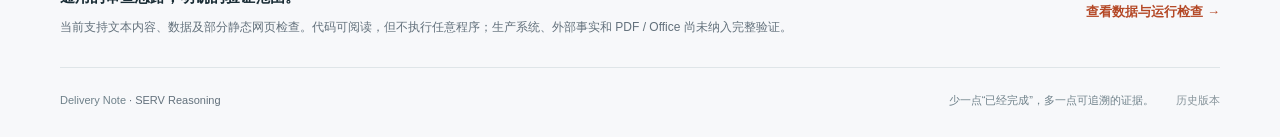
==== commit 9c76c3f2: "Refine the delivery-review UI, independent languages and evidence reports Chinese-first interface wi" ====
--- a/delivery_note/web/index.html
+++ b/delivery_note/web/index.html
@@ -1,7 +1,107 @@
-<!doctype html><html lang="zh-CN"><head><meta charset="utf-8"><meta name="viewport" content="width=device-width,initial-scale=1"><meta http-equiv="Content-Security-Policy" content="default-src 'self'; script-src 'self'; style-src 'self'; img-src 'self' data:; connect-src 'self'; object-src 'none'; base-uri 'none'; form-action 'none'"><title>Delivery Note · General delivery audit</title><link rel="stylesheet" href="styles.css"><link rel="stylesheet" href="general-review.css"></head><body>
-<header class="topbar"><a class="brand" href="./">delivery note</a><nav><a href="checks.html">数据与运行检查 / Data & runtime</a><a href="https://console.openserv.ai/playground" target="_blank" rel="noreferrer">打开已登录的模型网页 ↗</a><a href="https://github.com/shshdfxh-cloud/delivery-note" target="_blank" rel="noreferrer">GitHub ↗</a><a href="legacy/">Original demo</a></nav></header>
-<main><section class="hero"><div><div class="eyebrow">GENERAL DELIVERY AUDIT · SERV REASONING</div><h1>Review the outcome.<br>Trace the evidence.</h1><p class="lede">从客户目的审查文档、数据、代码与流程材料；本机实测与AI判断分开记录。<br>Customer objective → measured file facts → SERV review → exact citation checks → evidence report. Try the recorded SERV example, or review your own files through a signed-in model page. The local agent handoff connects to your existing AI assistant and signed-in SERV browser. No keys are extracted. An assistant with browser tools must process the queued job.</p></div><aside class="principle"><strong>Evidence before acceptance.<br>有依据，才谈验收。</strong><p>文件可读不等于内容正确；材料一致不等于现实事实；AI说运行成功不等于实际运行。</p></aside></section>
-<section class="panel demo-entry"><h2>Try the revised project / 体验修改版</h2><p>12 people are claimed complete. The actual CSV has 10 completed and 2 pending. Does the handoff meet the customer goal?</p><button id="replay" class="primary">Run recorded SERV example · 实际重验材料与引用</button><p id="recording-state" class="hint" role="status"></p><p class="hint">The model response is recorded; local file counts and citation checks run afresh. No key, account or upload is needed for this example.</p></section><div class="general-grid"><section class="panel"><h2>01 · Objective & materials / 目的与材料</h2><button id="sample" class="secondary">载入非网页示例：培训交付报告</button><label for="objective">客户最终要什么？</label><textarea id="objective" rows="4" maxlength="4000"></textarea><label class="upload-button" for="files-input">选择材料文件</label><input id="files-input" type="file" multiple accept=".txt,.md,.csv,.json,.html,.js,.py,.ts,.css,.xml,.yaml,.yml,.log"><p class="hint">最多12个UTF-8文本文件、共120,000字节。代码只作为文本阅读，绝不执行。资料不会自动上传。</p><div id="files"></div><label class="consent"><input id="consent" type="checkbox">我确认这批完整文字可以交给所选模型；发送前会查看预览。材料可能受该平台的数据政策约束。</label><button id="build" class="primary">整理通用审查包</button></section>
-<section class="panel"><h2>02 · SERV review / 审查</h2><p>下面的审查包包含目的、材料全文、行号和文件指纹。复制到已登录的模型网页提交，随后复制模型的完整JSON回复回来。</p><label for="prompt">审查包预览（完整发送内容）</label><textarea id="prompt" rows="12" readonly></textarea><button id="copy" class="secondary" disabled>复制审查包</button><button id="save-packet" class="secondary" disabled>保存审查包</button><p id="packet-state" role="status" class="hint"></p><label for="response">模型完整JSON回复</label><textarea id="response" rows="9" spellcheck="false"></textarea><button id="import" class="primary" disabled>Validate response / 核对引用</button><label class="consent"><input id="general-runtime" type="checkbox">可选：独立离线检查器实际运行模型提出的静态网页步骤；不使用个人登录态，不执行任意程序。</label><button id="live" class="secondary" hidden>Live local SERV review / 本地实时审查</button></section></div>
-<p id="error" role="alert" class="hint"></p><section class="panel"><h2>Measured locally / 本机实测</h2><p>Actual byte hashes, CSV rows and low-cardinality value counts, JSON structure. These observations do not authenticate the real-world source.</p><pre id="measured"></pre></section><section id="report" class="panel" hidden aria-live="polite"><h2>03 · Findings & evidence / 审查报告</h2><div id="decision" class="decision"></div><p id="summary"></p><div id="results"></div><details><summary>机器核对了什么、没有核对什么</summary><pre id="verification"></pre></details><button id="download-json" class="secondary">Evidence JSON / 下载证据</button><button id="download-md" class="secondary">Markdown report / 下载报告</button></section>
-<section class="panel"><h3>这个入口的边界</h3><p>已实现：通用目的和文本材料打包、AI返回建议导入、逐条目标片段/文件/行号/逐字引文核对、旧材料结果拒收。本地模式可把任务交给现有AI助手，由助手通过已登录SERV网页提交并取回结果；项目再自动核对与出报告。须用start-browser-review.cmd明确启用，并有能操作浏览器的AI助手接手；页面自身不能跨站控制SERV。纯静态网站支持本机检查、真实录制回放及手动转交，不会假称正在调用模型。两者都不自动证明目标覆盖完整、认证材料来源或执行任意程序。相关执行证据应由对应检查工具另行提供，不会把模型文字冒充实测。</p></section></main><script type="module" src="general-review.mjs"></script></body></html>
+<!doctype html>
+<html lang="zh-CN">
+<head>
+  <meta charset="utf-8">
+  <meta name="viewport" content="width=device-width, initial-scale=1">
+  <meta name="description" content="从客户目的出发，审查交付成果中的矛盾、证据缺口和真实检查结果。">
+  <meta http-equiv="Content-Security-Policy" content="default-src 'self'; script-src 'self'; style-src 'self'; img-src 'self' data:; connect-src 'self'; object-src 'none'; base-uri 'none'; form-action 'none'">
+  <title>Delivery Note · 通用交付审查</title>
+  <link rel="stylesheet" href="general-review.css?v=20260922-ui1">
+</head>
+<body>
+<a class="skip-link" href="#workspace" data-i18n="skip">跳到审查工作台</a>
+<header class="site-header">
+  <div class="header-inner">
+    <a class="brand" href="./"><span class="brand-mark" aria-hidden="true">dn<span>.</span></span><span>Delivery Note<small data-i18n="brandSub">通用交付审查</small></span></a>
+    <nav aria-label="主导航" data-i18n-aria="navigation">
+      <a href="#workspace" class="nav-current" data-i18n="workspaceNav">审查工作台</a>
+      <a href="checks.html" data-i18n="checksNav">数据与运行检查</a>
+      <a href="https://github.com/shshdfxh-cloud/delivery-note" target="_blank" rel="noreferrer" class="github-link">GitHub ↗</a>
+      <button id="language" class="language" type="button" aria-label="Switch to English">EN</button>
+    </nav>
+  </div>
+</header>
+<main>
+  <section class="hero" aria-labelledby="hero-title">
+    <div class="hero-copy">
+      <p class="eyebrow"><span class="small-dot"></span><span data-i18n="eyebrow">从客户目的出发，而不是交付方的自述</span></p>
+      <h1 id="hero-title"><span data-i18n="hero1">交付了，</span><br><em data-i18n="hero2">真的做到了吗？</em></h1>
+      <p class="lede" data-i18n="lede">把客户目的、交付成果和依据放在一起。找出矛盾与证据缺口，让每一项结论都有出处。</p>
+      <a class="text-link" href="#workspace" data-i18n="startOwn">审查自己的交付物 ↓</a>
+    </div>
+    <aside class="purpose-card" aria-label="审查路径" data-i18n-aria="pathLabel">
+      <p class="section-kicker" data-i18n="pathTitle">从目的到证据</p>
+      <div class="path-item"><span>01</span><div><strong data-i18n="path1">客户到底要什么</strong><p data-i18n="path1Body">拆清目的、条件和不能遗漏的要求。</p></div></div>
+      <div class="path-item"><span>02</span><div><strong data-i18n="path2">材料能证明什么</strong><p data-i18n="path2Body">核对原文，独立计算可以测量的结果。</p></div></div>
+      <div class="path-item"><span>03</span><div><strong data-i18n="path3">还有哪些没有做到</strong><p data-i18n="path3Body">区分已发现的问题和仍待补齐的证据。</p></div></div>
+    </aside>
+  </section>
+
+  <section class="demo-band" aria-labelledby="demo-title">
+    <div class="demo-copy"><span class="tag" data-i18n="sampleTag">合成案例 · 培训报告</span><h2 id="demo-title" data-i18n="sampleTitle">报告说 12 人完成，记录却只有 10 人。</h2><p data-i18n="sampleBody">使用已录制的真实 SERV 回复；每次重新计算文件并核对引用。不消耗模型额度。</p></div>
+    <button id="replay" class="button primary" type="button" data-i18n="runSample">运行示例 →</button>
+  </section>
+  <p id="recording-state" class="run-note" role="status" hidden></p>
+
+  <section id="workspace" class="workspace" aria-labelledby="workspace-title">
+    <div class="workspace-heading"><div><p class="section-kicker" data-i18n="workKicker">你的交付，逐项审查</p><h2 id="workspace-title" data-i18n="workTitle">交付审查工作台</h2></div><span id="mode" class="mode-badge"></span></div>
+    <ol class="stepper" aria-label="操作步骤" data-i18n-aria="stepperLabel"><li id="step-1" aria-current="step"><span>1</span><b data-i18n="step1">目的与材料</b></li><li id="step-2"><span>2</span><b data-i18n="step2">模型审查</b></li><li id="step-3"><span>3</span><b data-i18n="step3">结论与证据</b></li></ol>
+    <div id="error" class="error-box" role="alert" tabindex="-1" hidden></div>
+    <div class="work-grid">
+      <section class="card inputs-card" aria-labelledby="inputs-title">
+        <div class="card-heading"><h3 id="inputs-title" data-i18n="inputsTitle">客户目的与材料</h3><button id="reset" class="text-button" type="button" data-i18n="clear">清空</button></div>
+        <div class="label-row"><label for="objective" data-i18n="objectiveLabel">最终希望实现什么？</label><span id="char-count" class="muted">0 / 4000</span></div>
+        <textarea id="objective" rows="4" maxlength="4000" data-i18n-placeholder="objectivePlaceholder" placeholder="例如：核对培训报告是否有依据；未完成者须有负责人和限期内的补训安排。"></textarea>
+        <div class="label-row file-label"><span class="field-label" data-i18n="filesLabel">交付成果和原始依据</span><span id="file-count" class="muted"></span></div>
+        <div id="dropzone" class="dropzone"><span class="upload-icon" aria-hidden="true">↑</span><strong data-i18n="uploadTitle">点击选择，或拖入文件</strong><span data-i18n="uploadHint">文本、Markdown、CSV、JSON 和代码文件</span><input id="files-input" type="file" multiple accept=".txt,.md,.csv,.json,.html,.htm,.js,.mjs,.py,.ts,.css,.xml,.yaml,.yml,.log" aria-label="选择材料文件" data-i18n-aria="uploadTitle"></div>
+        <p class="helper" data-i18n="fileLimits">最多 12 个文本文件，共 120 KB。PDF、Office 和压缩包暂不支持。</p>
+        <div id="files" class="file-list"></div>
+        <p id="files-empty" class="empty-files" data-i18n="filesEmpty">还没有材料。选择文件后，可标记“交付成果”或“原始依据”。</p>
+        <p class="helper role-help" data-i18n="roleHelp">交付成果是待审查的结果；原始依据用于核对。文件不会自动上传。</p>
+        <button id="sample" class="text-button sample-load" type="button" data-i18n="loadSample">使用示例材料填写</button>
+        <label class="consent-row"><input id="consent" type="checkbox"><span data-i18n="consent">我确认这些完整材料可以交给所选模型。整理后会先显示发送预览，不会自动上传。</span></label>
+        <button id="build" class="button primary full" type="button" data-i18n="build">准备审查 →</button>
+        <p class="helper centered" data-i18n="privacyNote">材料只保存在当前页面内存中；刷新前请导出所需结果。</p>
+      </section>
+
+      <div class="review-column">
+        <section class="card output-card" aria-label="审查与报告" data-i18n-aria="outputLabel">
+          <div class="view-switch" role="tablist" aria-label="查看内容" data-i18n-aria="tabsLabel"><button id="tab-review" type="button" role="tab" aria-controls="review-view" aria-selected="true" data-i18n="reviewTab">审查操作</button><button id="tab-report" type="button" role="tab" aria-controls="report-view" aria-selected="false" tabindex="-1"><span data-i18n="reportTab">证据报告</span><span id="report-dot" class="report-dot" hidden></span></button></div>
+          <div id="review-view" role="tabpanel" aria-labelledby="tab-review">
+            <div id="review-empty" class="empty-state"><div class="empty-document" aria-hidden="true"><i></i><i></i><i></i><span>?</span></div><h3 data-i18n="readyTitle">先把“完成”定义清楚。</h3><p data-i18n="readyBody">填写客户目的并选择材料，再点击“准备审查”。这里会告诉你如何交给模型，以及怎样取回可核对的报告。</p><div class="empty-tags"><span data-i18n="empty1">目的拆解</span><span data-i18n="empty2">原文依据</span><span data-i18n="empty3">实际检查</span></div></div>
+            <div id="handoff" class="handoff" hidden>
+              <div class="card-heading"><h3 data-i18n="handoffTitle">把这批材料交给模型</h3><span class="tag subtle" data-i18n="previewTag">发送前可预览</span></div>
+              <div id="live-section" class="live-section" hidden><p id="live-description" class="helper"></p><label id="runtime-option" class="consent-row"><input id="general-runtime" type="checkbox"><span data-i18n="runtimeConsent">允许独立离线浏览器执行模型提出的静态网页检查，不使用个人登录态。</span></label><button id="live" class="button primary full" type="button"></button><p class="helper" data-i18n="orManual">也可以使用下方手动转交。</p></div>
+              <p id="handoff-description" class="helper" data-i18n="manualDescription">公开页不会自动调用模型。按以下步骤转交材料，回复导回后会重新核对原文并执行支持的检查。</p>
+              <ol class="handoff-steps"><li><b>1</b><span data-i18n="copyStep">复制审查包</span></li><li><b>2</b><span data-i18n="sendStep">在 SERV 网页提交</span></li><li><b>3</b><span data-i18n="returnStep">把完整回复贴回来</span></li></ol>
+              <details id="preview-details" class="disclosure"><summary data-i18n="previewLabel">查看将发送的完整内容</summary><label for="prompt" class="helper" data-i18n="previewHelp">包含客户目的、材料全文、文件指纹及检查格式。此处显示实际发送文本。</label><textarea id="prompt" rows="9" readonly spellcheck="false"></textarea><button id="save-packet" class="text-button" type="button" data-i18n="savePacket">保存审查包</button></details>
+              <div class="button-row"><button id="copy" class="button secondary" type="button" data-i18n="copy">复制审查包</button><a class="button secondary" href="https://console.openserv.ai/playground" target="_blank" rel="noreferrer" data-i18n="openServ">打开 SERV ↗</a></div>
+              <label for="response" class="response-label" data-i18n="responseLabel">粘贴模型的完整 JSON 回复</label><textarea id="response" rows="6" spellcheck="false" data-i18n-placeholder="responsePlaceholder" placeholder="在模型网页复制完整回复并粘贴到这里。不要只复制摘要。"></textarea>
+              <button id="import" class="button primary full" type="button" data-i18n="import">核对并生成报告 →</button>
+            </div>
+            <p id="packet-state" class="status-note" role="status" hidden></p>
+          </div>
+          <div id="report-view" role="tabpanel" aria-labelledby="tab-report" hidden>
+            <div id="report-empty" class="empty-state"><div class="empty-document" aria-hidden="true"><i></i><i></i><i></i></div><h3 data-i18n="reportEmptyTitle">报告会在这里出现。</h3><p data-i18n="reportEmptyBody">先运行上方示例，或完成自己的审查。每项发现都会附上对应目的、依据和下一步。</p></div>
+            <section id="report" class="report-content" hidden aria-label="审查报告" data-i18n-aria="reportTab">
+              <div class="report-topline"><span class="section-kicker" data-i18n="reportKicker">审查结果</span><span id="provenance-label" class="tag subtle"></span></div>
+              <div id="decision" class="decision"></div><div id="stats" class="report-stats"></div><p id="summary" class="report-summary"></p>
+              <p id="translation-note" class="helper" hidden></p>
+              <div class="report-actions"><button id="download-md" class="button secondary" type="button" data-i18n="downloadMd">下载报告</button><button id="download-json" class="button quiet" type="button" data-i18n="downloadJson">导出证据 JSON</button></div>
+              <div id="results" class="findings"></div>
+              <div class="scope-box"><strong data-i18n="scopeTitle">结论到哪里为止</strong><p data-i18n="scopeBody">引文一致不代表来源真实；局部检查通过不代表全部目的已实现。未实际执行的内容，不会被算成已经运行。</p></div>
+              <details class="disclosure technical"><summary data-i18n="technicalLabel">完整核验记录与能力限制</summary><p class="helper" data-i18n="technicalHelp">以下为未改写的机器记录，保留原始字段、语言和模型说明。</p><pre id="verification"></pre></details>
+            </section>
+          </div>
+        </section>
+        <details id="measured-wrap" class="card measured-card" hidden><summary><span data-i18n="measuredTitle">独立文件检查</span><span id="measured-count" class="muted"></span></summary><p class="helper" data-i18n="measuredHelp">从实际材料解析出的记录数、结构与状态分布，不是模型自报的结果。</p><div id="measured"></div></details>
+      </div>
+    </div>
+  </section>
+  <section class="scope-footer"><div><h2 data-i18n="boundaryTitle">通用的审查思路，明确的验证范围。</h2><p data-i18n="boundaryBody">当前支持文本内容、数据及部分静态网页检查。代码可阅读，但不执行任意程序；生产系统、外部事实和 PDF / Office 尚未纳入完整验证。</p></div><a class="text-link" href="checks.html" data-i18n="boundaryLink">查看数据与运行检查 →</a></section>
+</main>
+<footer><span>Delivery Note <span class="muted">· SERV Reasoning</span></span><div><span data-i18n="footer">少一点“已经完成”，多一点可追溯的证据。</span><a href="legacy/" data-i18n="archive">历史版本</a></div></footer>
+<noscript>此审查工具需要 JavaScript。请启用后刷新；材料不会自动上传。 / JavaScript is required to run the checks.</noscript>
+<script type="module" src="general-review.mjs?v=20260922-ui1"></script>
+</body>
+</html>
--- a/delivery_note/web/general-review.css
+++ b/delivery_note/web/general-review.css
@@ -1,3 +1,13 @@
-.general-grid{display:grid;grid-template-columns:1fr 1fr;gap:24px;margin:24px 0}.general-grid .panel{min-width:0}.panel{margin-bottom:22px;padding:26px}label{display:block;margin:18px 0 8px}textarea{width:100%;box-sizing:border-box;resize:vertical}button{margin:8px 8px 8px 0}.consent{display:flex;gap:10px;align-items:flex-start;line-height:1.65}.consent input{width:auto;margin-top:6px}.document-row{display:flex;gap:12px;align-items:center;margin:8px 0;overflow-wrap:anywhere}.document-row span{flex:1}.document-row select{width:120px}.document-row button{padding:6px}pre{white-space:pre-wrap;overflow-wrap:anywhere}#results article{border-top:1px solid #ddd;padding:18px 0}#results blockquote{white-space:pre-wrap;overflow-wrap:anywhere;border-left:3px solid #888;padding:12px;margin:12px 0}#error{color:#9b2020}.hero h1{font-size:clamp(30px,4vw,54px)}@media(max-width:900px){.general-grid{grid-template-columns:1fr}.topbar nav{gap:12px;font-size:12px}}
+/* Delivery Note — product UI. Self-contained; does not override archived pages. */
+:root{color-scheme:light;--paper:#f7f8fa;--white:#fff;--ink:#192c35;--muted:#63717c;--line:#dfe5e8;--accent:#b44826;--accent-soft:#fff4ed;--green:#22614f;--amber:#886217;--red:#a52f31;--radius:16px;--shadow:0 5px 22px #1b304007}
+*{box-sizing:border-box}html{scroll-behavior:smooth;scroll-padding-top:24px}body{margin:0;background:var(--paper);color:var(--ink);font:15px/1.7 -apple-system,BlinkMacSystemFont,"Segoe UI","Microsoft YaHei","Noto Sans CJK SC",sans-serif}button,input,textarea,select{font:inherit}button,a,input,select,textarea{-webkit-tap-highlight-color:transparent}button{cursor:pointer}button:disabled{cursor:not-allowed;opacity:.48}a{color:inherit;text-decoration:none}a:hover{text-decoration:underline}h1,h2,h3,p{margin:0}button:focus-visible,a:focus-visible,summary:focus-visible,textarea:focus-visible,select:focus-visible,input:focus-visible{outline:3px solid #c67443;outline-offset:3px}[hidden]{display:none!important}.muted,.helper{color:var(--muted)}.helper{font-size:13px;line-height:1.8}.centered{text-align:center}.skip-link{position:fixed;top:-80px;left:16px;padding:12px 20px;background:var(--ink);color:white;z-index:20}.skip-link:focus{top:12px}.site-header{background:#ffffffd9;border-bottom:1px solid var(--line)}.header-inner,main,footer{max-width:1224px;margin:auto;padding-left:32px;padding-right:32px}.header-inner{min-height:86px;display:flex;align-items:center;justify-content:space-between;gap:24px}.brand{display:flex;align-items:center;gap:12px;font-size:18px;font-weight:700;line-height:1.4;flex-shrink:0;letter-spacing:-.3px}.brand:hover{text-decoration:none}.brand-mark{display:grid;place-content:center;background:var(--ink);color:white;width:42px;height:44px;border-radius:12px 12px 4px 12px;font-size:21px;position:relative}.brand-mark span{color:#f6a57b;position:absolute;right:6px;bottom:5px}.brand small{font-weight:400;display:block;font-size:11px;color:var(--muted);letter-spacing:1px;margin-top:3px}.header-inner nav{display:flex;align-items:center;gap:24px;font-size:13px;color:var(--muted)}.nav-current{color:var(--ink);font-weight:600}.language{border:1px solid var(--line);border-radius:8px;background:white;color:var(--ink);font-size:13px;min-width:48px;min-height:40px}.hero{display:grid;grid-template-columns:minmax(0,1.25fr) minmax(300px,.8fr);gap:72px;align-items:center;padding:48px 0 36px}.eyebrow{display:flex;align-items:center;gap:8px;color:var(--accent);font-size:12px;font-weight:600;margin-bottom:17px}.small-dot{width:6px;height:6px;background:var(--accent);border-radius:50%;flex-shrink:0}h1{font-size:clamp(38px,4vw,55px);line-height:1.25;letter-spacing:-1.8px;font-weight:750}h1 em{font-style:normal;color:var(--accent)}.lede{margin:17px 0 16px;max-width:550px;line-height:1.9;font-size:15px;color:var(--muted)}.text-link{color:var(--accent);font-size:13px;font-weight:600}.purpose-card{border-left:1px solid #d9e0e4;padding:10px 0 10px 36px}.section-kicker{font-size:11px;font-weight:650;letter-spacing:1.3px;color:var(--muted);text-transform:uppercase}.path-item{display:flex;align-items:flex-start;gap:15px;margin-top:17px}.path-item>span{border:1px solid var(--line);border-radius:7px;width:29px;height:29px;display:grid;place-content:center;flex-shrink:0;font-size:11px;color:var(--accent);background:#fff}.path-item strong{font-size:14px;font-weight:650;display:block}.path-item p{font-size:12px;line-height:1.8;color:var(--muted);margin-top:2px}.demo-band{display:flex;justify-content:space-between;align-items:center;gap:25px;background:#fff6ef;border:1px solid #eedbcb;border-radius:var(--radius);padding:24px 28px;margin-bottom:34px}.tag{display:inline-block;color:#92522a;background:#f7e7d8;font-size:11px;font-weight:600;padding:3px 8px;border-radius:5px;line-height:1.6}.tag.subtle{background:#f0f3f5;color:var(--muted);font-weight:500}.demo-copy h2{font-size:20px;letter-spacing:-.4px;margin-top:9px}.demo-copy p{font-size:12px;color:#7d6554;margin-top:6px;max-width:760px}.button{border:1px solid transparent;border-radius:9px;display:inline-flex;justify-content:center;align-items:center;gap:8px;min-height:44px;padding:11px 17px;font-size:13px;font-weight:600;line-height:1.5;transition:background .15s,border-color .15s}.button:hover{text-decoration:none}.primary{color:white;background:var(--ink)}.primary:hover:not(:disabled){background:#2f4852}.demo-band .primary{background:var(--accent);flex-shrink:0;min-width:160px}.demo-band .primary:hover:not(:disabled){background:#97391b}.secondary{border-color:#d4dce1;background:white;color:var(--ink)}.secondary:hover:not(:disabled){background:#f3f6f7}.quiet{color:var(--muted);background:transparent}.quiet:hover:not(:disabled){background:#edf1f4}.full{width:100%}.text-button{border:0;background:transparent;color:var(--accent);padding:6px 0;min-height:36px;font-size:12px}.text-button:hover{text-decoration:underline}.run-note{margin:-17px 0 27px;color:var(--muted);font-size:12px}.workspace-heading{display:flex;align-items:center;justify-content:space-between;gap:15px;margin-bottom:20px}.workspace-heading h2{font-size:23px;letter-spacing:-.5px;margin-top:4px}.mode-badge{font-size:11px;color:#526d66;display:flex;align-items:center;gap:7px;flex-shrink:0}.mode-badge:before{content:'';width:6px;height:6px;background:#4d8067;border-radius:50%}.stepper{list-style:none;display:flex;gap:0;padding:0 0 22px;margin:0;font-size:12px;color:var(--muted)}.stepper li{display:flex;align-items:center;gap:8px;flex:1;position:relative}.stepper li:not(:last-child):after{content:'';height:1px;background:var(--line);flex:1;margin:0 20px}.stepper span{width:23px;height:23px;border:1px solid #d3dce1;border-radius:50%;display:grid;place-content:center;font-size:11px;background:#fff;flex-shrink:0}.stepper b{font-weight:400;white-space:nowrap}.stepper [aria-current]{color:var(--ink)}.stepper [aria-current] b{font-weight:600}.stepper [aria-current] span{background:var(--ink);border-color:var(--ink);color:white}.work-grid{display:grid;grid-template-columns:minmax(0,.8fr) minmax(0,1.2fr);gap:24px;align-items:start}.work-grid>*{min-width:0}.card{background:var(--white);border:1px solid var(--line);border-radius:var(--radius);box-shadow:var(--shadow);overflow:hidden}.inputs-card{padding:25px}.card-heading{display:flex;align-items:center;justify-content:space-between;gap:10px;margin-bottom:18px}.card-heading h3{font-size:17px;letter-spacing:-.3px}.label-row{display:flex;justify-content:space-between;align-items:center;gap:10px;margin:0 0 9px;font-size:13px;font-weight:600}.label-row .muted{font-size:11px;font-weight:400}.file-label{margin-top:23px}textarea{display:block;width:100%;min-width:0;background:#fbfcfd;border:1px solid #d5dfe4;border-radius:9px;resize:vertical;padding:13px;font-size:14px;color:var(--ink);line-height:1.85}textarea::placeholder{color:#85919a}#objective{min-height:136px}.dropzone{position:relative;border:1px dashed #bbcbd4;background:#f9fbfc;border-radius:10px;padding:19px 12px;display:flex;align-items:center;flex-direction:column;gap:3px;text-align:center}.dropzone strong{font-size:13px}.dropzone>span:last-of-type{font-size:11px;color:var(--muted)}.upload-icon{font-size:21px;color:#577380;line-height:1.2;margin-bottom:4px}.dropzone input{position:absolute;inset:0;width:100%;height:100%;opacity:0;cursor:pointer}.dropzone:focus-within{outline:3px solid #c67443;outline-offset:3px}.dropzone.dragging,.dropzone:hover{border-color:var(--accent);background:#fff8f3}.dropzone+.helper{margin-top:8px;font-size:11px}.empty-files{color:#83919a;font-size:12px;padding:18px 0;border-bottom:1px solid #edf1f3}.file-list{margin-top:10px}.document-row{display:flex;align-items:center;gap:9px;padding:10px 0;border-bottom:1px solid #edf1f3;min-width:0}.file-icon{font:10px/1.5 ui-monospace,Consolas,monospace;background:#eef3f5;color:#576e7c;border-radius:5px;padding:7px 5px;min-width:33px;text-align:center}.file-info{min-width:0;flex:1}.file-name{display:block;overflow-wrap:anywhere;font-size:12px;font-weight:600}.file-size{display:block;color:var(--muted);font-size:10px;margin-top:2px}.document-row select{font-size:11px;background:white;color:#4c606b;border:1px solid var(--line);border-radius:6px;padding:7px 5px;max-width:108px;min-height:34px}.document-row .remove{font-size:20px;background:transparent;border:0;width:30px;height:36px;color:#83919a;flex-shrink:0}.document-row .remove:hover{color:var(--red);background:#fff2ed}.role-help{margin-top:10px;font-size:11px}.sample-load{margin:4px 0 7px}.consent-row{display:flex;align-items:flex-start;gap:9px;font-size:12px;line-height:1.85;color:#596c77;margin:13px 0 16px;cursor:pointer}.consent-row input{accent-color:var(--accent);margin:5px 0 0;flex-shrink:0;width:15px;height:15px}.centered{margin-top:9px;font-size:11px}.view-switch{display:flex;border-bottom:1px solid var(--line);padding:0 25px;gap:25px}.view-switch button{position:relative;display:flex;align-items:center;gap:7px;border:0;background:transparent;padding:18px 0 16px;color:var(--muted);font-size:14px;min-height:58px}.view-switch [aria-selected=true]{color:var(--ink);font-weight:650}.view-switch [aria-selected=true]:after{content:'';height:3px;border-radius:2px;background:var(--accent);position:absolute;bottom:-1px;left:0;right:0}.report-dot{width:6px;height:6px;background:var(--accent);border-radius:50%}.empty-state{min-height:510px;display:flex;flex-direction:column;justify-content:center;text-align:center;align-items:center;padding:40px 36px}.empty-state h3{font-size:20px;font-weight:600;margin-top:25px;letter-spacing:-.4px}.empty-state p{font-size:13px;color:var(--muted);max-width:350px;line-height:1.9;margin-top:12px}.empty-document{position:relative;width:58px;height:70px;border:1.5px solid #b9cbd3;border-radius:7px;padding:18px 11px;background:#fafcfd;transform:rotate(-4deg)}.empty-document i{display:block;height:2px;background:#cad7dd;margin-bottom:8px}.empty-document i:last-of-type{width:60%}.empty-document span{position:absolute;right:-12px;bottom:-5px;background:#fbefe5;color:#b15b32;border:3px solid white;border-radius:50%;width:29px;height:29px;font-size:14px;line-height:25px;font-style:normal;font-weight:700}.empty-tags{display:flex;gap:8px;margin-top:24px;flex-wrap:wrap;justify-content:center}.empty-tags span{border:1px solid var(--line);border-radius:5px;color:#81919b;font-size:11px;padding:4px 9px}.handoff{padding:25px}.handoff-steps{padding:0;list-style:none;display:grid;grid-template-columns:repeat(3,minmax(0,1fr));gap:10px;margin:21px 0;font-size:12px}.handoff-steps li{display:flex;gap:7px;align-items:flex-start;color:var(--muted)}.handoff-steps b{color:var(--accent);font-weight:600}.disclosure{border:1px solid #e0e6e9;background:#fcfdfe;border-radius:9px;padding:12px 14px;min-width:0}.disclosure summary{cursor:pointer;font-size:12px;font-weight:600;color:#566c77;overflow-wrap:anywhere}.disclosure[open] summary{margin-bottom:12px}.disclosure textarea{font:11px/1.7 ui-monospace,Consolas,monospace;margin-top:10px}.button-row{display:flex;gap:10px;margin-top:15px;flex-wrap:wrap}.response-label{display:block;font-size:13px;font-weight:600;margin:24px 0 9px}#response{font:12px/1.8 ui-monospace,Consolas,"Microsoft YaHei",monospace;min-height:130px}.handoff>.full{margin-top:14px}.status-note{padding:14px 25px;border-top:1px solid var(--line);background:#f8fafb;color:#647780;font-size:12px;overflow-wrap:anywhere}.error-box{border:1px solid #efc8c4;background:#fff4f2;color:var(--red);padding:14px 18px;border-radius:10px;margin:0 0 17px;font-size:13px;overflow-wrap:anywhere}.error-box details{margin-top:7px;color:#775a56;font-size:11px}.error-box pre{margin:8px 0 0}.review-column{min-width:0}.live-section{border:1px solid #d7e5de;background:#f5faf7;padding:15px;border-radius:10px;margin:15px 0 20px}.live-section .helper:last-child{margin-top:10px;text-align:center}.report-content{padding:25px}.report-topline{display:flex;justify-content:space-between;align-items:center;gap:10px;margin-bottom:14px}.decision{border:1px solid #efd3c8;border-left:4px solid #b74c2d;background:#fff6f0;padding:17px 18px;border-radius:9px}.decision strong{font-size:22px;font-weight:700;letter-spacing:-.5px;color:#983d29;display:block;line-height:1.5}.decision p{font-size:12px;margin-top:6px;color:#876451;line-height:1.8}.decision.unverified{border-color:#e8deb8;border-left-color:#998028;background:#fffaf0}.decision.unverified strong{color:#826417}.decision.supported{border-color:#c8dcd1;border-left-color:var(--green);background:#f2f8f4}.decision.supported strong{color:var(--green)}.decision.supported p{color:#526f60}.report-stats{display:grid;grid-template-columns:repeat(3,1fr);gap:8px;margin:17px 0}.report-stats>div{border:1px solid #e5eaed;border-radius:9px;padding:11px 10px;text-align:center}.report-stats strong{display:block;font-size:25px;line-height:1.4;font-weight:650}.report-stats span{color:var(--muted);font-size:11px}.report-stats .contradicted strong{color:var(--red)}.report-stats .unverified strong{color:var(--amber)}.report-summary{font-size:13px;line-height:1.95;color:#556b77}.report-actions{display:flex;gap:10px;margin:18px 0 24px;flex-wrap:wrap}.findings{display:grid;gap:16px}.finding{border:1px solid #e1e7ea;border-radius:11px;overflow:hidden}.finding-top{display:flex;align-items:center;justify-content:space-between;gap:10px;padding:13px 17px 0}.finding-id{font:11px/1.5 ui-monospace,Consolas,monospace;color:#7b8c96}.status-pill{font-size:11px;padding:3px 8px;border-radius:5px;color:#64747a;background:#f0f3f5}.status-pill.contradicted,.status-pill.fail{background:#fff0e9;color:#a54a30}.status-pill.unverified{background:#fbf4df;color:#8c6f1e}.status-pill.supported,.status-pill.pass{background:#eaf5ee;color:var(--green)}.finding-body{padding:10px 17px 15px}.finding h4{font-size:15px;font-weight:650;line-height:1.8;margin:0 0 8px;overflow-wrap:anywhere}.goal-reference{font-size:11px;color:#7b8a94;padding-left:10px;border-left:2px solid #d5dfe4;line-height:1.85;margin-bottom:12px;overflow-wrap:anywhere}.finding-reason{font-size:13px;line-height:1.9;color:#526975;margin-bottom:13px;overflow-wrap:anywhere}.source-detail{border-top:1px solid #eef1f3;padding:9px 0}.source-detail summary{font-size:11px;color:#527183;cursor:pointer;overflow-wrap:anywhere;line-height:1.9}.source-detail blockquote{margin:10px 0 0;border-left:2px solid #b6cbd5;padding:9px 12px;background:#f5f8fa;font:12px/1.85 ui-monospace,Consolas,"Microsoft YaHei",monospace;white-space:pre-wrap;overflow-wrap:anywhere}.source-detail small{display:block;margin-top:8px;color:var(--muted);font:10px/1.6 ui-monospace,Consolas,monospace;overflow-wrap:anywhere}.machine-check{padding:12px 14px;background:#f7f9fb;border-radius:7px;margin-top:12px}.machine-heading{display:flex;justify-content:space-between;gap:8px;align-items:center;font-size:11px;color:var(--muted);margin-bottom:7px}.machine-check>p{font-size:14px;font-weight:600;color:#476272;overflow-wrap:anywhere}.machine-check details{margin-top:7px;color:var(--muted);font-size:11px}.machine-check summary{cursor:pointer}.next-action{padding:12px 17px;background:#fbfcfd;border-top:1px solid #e9eef1;font-size:12px;color:#536b79;line-height:1.9;overflow-wrap:anywhere}.next-action strong{color:var(--accent);font-weight:600;margin-right:7px}.scope-box{padding:16px 0 0;margin-top:22px;border-top:1px solid var(--line);font-size:12px}.scope-box strong{font-weight:650}.scope-box p{color:var(--muted);line-height:1.9;margin-top:6px}.technical{margin-top:15px}.technical pre{font-size:10px;max-height:400px;overflow:auto}.measured-card{padding:17px 22px;margin-top:16px}.measured-card>summary{cursor:pointer;font-size:13px;font-weight:600}.measured-card>summary .muted{font-size:11px;font-weight:400;margin-left:10px}.measured-card>.helper{margin-top:12px}.measured-file{padding:12px 0;border-top:1px solid #edf1f3;margin-top:10px;font-size:12px;min-width:0}.measured-file strong{font-size:12px;overflow-wrap:anywhere;display:block}.measured-file p{font-size:12px;color:var(--muted);margin-top:5px;overflow-wrap:anywhere}.value-tags{display:flex;gap:6px;flex-wrap:wrap;margin-top:8px}.value-tags span{padding:3px 7px;font:10px/1.6 ui-monospace,Consolas,monospace;overflow-wrap:anywhere;background:#f2f5f7;border-radius:5px;max-width:100%;color:#637987}pre{white-space:pre-wrap;overflow-wrap:anywhere;word-break:break-word;font:11px/1.8 ui-monospace,Consolas,"Microsoft YaHei",monospace}.scope-footer{display:flex;justify-content:space-between;align-items:center;gap:35px;padding:28px 0;margin:35px 0 0;border-top:1px solid var(--line);border-bottom:1px solid var(--line)}.scope-footer h2{font-size:15px;font-weight:600}.scope-footer p{font-size:12px;color:var(--muted);margin-top:7px;max-width:780px;line-height:1.9}.scope-footer a{flex-shrink:0}footer{display:flex;justify-content:space-between;align-items:center;gap:25px;padding-top:23px;padding-bottom:27px;font-size:11px;color:#6f818a}footer>div{display:flex;gap:22px;align-items:center}footer a{color:#87949b;flex-shrink:0}noscript{padding:20px;display:block}#translation-note{margin-top:10px;padding:10px;background:#f8fafb;border-radius:7px;font-size:11px}
+@media(min-width:1600px){.header-inner,main,footer{max-width:1304px}.hero{padding-top:56px;padding-bottom:44px}.inputs-card,.report-content,.handoff{padding:28px}}
+@media(max-width:1040px){.hero{gap:35px;grid-template-columns:minmax(0,1fr) minmax(260px,.85fr)}.purpose-card{padding-left:24px}.work-grid{grid-template-columns:minmax(0,.88fr) minmax(0,1.12fr);gap:18px}.inputs-card,.handoff,.report-content{padding:21px}.header-inner nav{gap:16px}.stepper li:not(:last-child):after{margin:0 12px}.scope-footer{display:block}.scope-footer a{display:inline-block;margin-top:15px}}
+@media(max-width:820px){.hero{display:block;padding:34px 0 25px}.purpose-card{display:none}.hero .lede{max-width:600px}.work-grid{grid-template-columns:1fr}.header-inner,main,footer{padding-left:22px;padding-right:22px}.demo-band{padding:21px;margin-bottom:27px}.empty-state{min-height:310px}.header-inner nav{gap:14px}.header-inner nav .nav-current{display:none}.stepper b{font-size:11px}.card{border-radius:13px}.scope-footer{margin-top:25px}h1{font-size:42px}.inputs-card{padding:24px}.report-content,.handoff{padding:24px}.hero-copy .text-link{display:none}}
+@media(max-width:520px){.header-inner,main,footer{padding-left:16px;padding-right:16px}.header-inner{min-height:73px;gap:12px}.brand{font-size:15px;gap:8px}.brand-mark{width:34px;height:37px;font-size:18px;border-radius:9px 9px 3px 9px}.brand small{font-size:10px;letter-spacing:.5px}.header-inner nav{font-size:11px;gap:11px}.header-inner nav .github-link{display:none}.language{min-width:41px;min-height:37px}.hero{padding-top:28px;padding-bottom:22px}h1{font-size:37px;letter-spacing:-1px}.eyebrow{font-size:10px;margin-bottom:12px}.lede{font-size:13px;margin:13px 0 0;line-height:1.9}.demo-band{display:block;padding:20px}.demo-copy h2{font-size:17px;line-height:1.7}.demo-copy p{font-size:11px;line-height:1.8}.demo-band .primary{margin-top:15px;width:100%}.workspace-heading h2{font-size:20px}.mode-badge{font-size:10px;max-width:110px;line-height:1.7}.workspace-heading .section-kicker{font-size:9px}.stepper{gap:8px;padding-bottom:17px}.stepper li{align-items:flex-start;gap:6px}.stepper span{width:20px;height:20px;margin-top:1px;flex-shrink:0}.stepper li:not(:last-child):after{display:none}.stepper b{white-space:normal;font-size:10px;line-height:1.8}.inputs-card,.handoff,.report-content{padding:19px}.view-switch{padding:0 19px}.empty-state{padding:32px 23px;min-height:325px}.empty-state h3{font-size:18px}.empty-state p{font-size:12px}.handoff-steps{font-size:11px;gap:8px}.handoff-steps li{gap:5px}.button{font-size:12px;padding:11px 13px}.report-topline{align-items:flex-start}.report-topline .tag{font-size:10px}.decision{padding:14px}.decision strong{font-size:21px}.report-summary{font-size:12px}.finding h4{font-size:14px}.finding-reason{font-size:12px}.finding-body{padding-left:14px;padding-right:14px}.finding-top{padding-left:14px;padding-right:14px}.next-action{padding-left:14px;padding-right:14px}.scope-footer{padding:24px 0}.scope-footer h2{font-size:14px}footer{display:block;padding-top:20px}footer>div{justify-content:space-between;gap:10px;margin-top:9px;line-height:1.8;font-size:10px}.report-stats strong{font-size:23px}.report-stats span{font-size:10px}.source-detail summary{font-size:10px}.document-row select{max-width:100px}.file-icon{display:none}}
+@media(prefers-reduced-motion:reduce){html{scroll-behavior:auto}*{transition:none!important}}
+@media print{body{background:white}header,.hero,.demo-band,.workspace-heading,.stepper,.inputs-card,#review-view,.view-switch,.report-actions,#measured-wrap,.scope-footer,footer,.run-note,#error{display:none!important}.work-grid{display:block}main{max-width:none;padding:0}.card{border:0;box-shadow:none}#report-view,#report{display:block!important}.finding{break-inside:avoid}.technical{display:none}.source-detail blockquote{display:block}.report-content{padding:0}}
 
-#measured{max-height:360px;overflow:auto;white-space:pre-wrap;overflow-wrap:anywhere} .demo-entry{margin-bottom:24px} #recording-state{font-weight:700} #results article{border-left:3px solid #c77b34;padding:8px 18px;margin:18px 0} blockquote{white-space:pre-wrap;overflow-wrap:anywhere} .general-grid .panel{min-width:0} .topbar nav{display:flex;gap:18px;flex-wrap:wrap}
+/* Readability pass after inspecting actual desktop and narrow-screen renders. */
+.lede{max-width:520px}.report-summary,.finding-reason{font-size:14px}.finding h4{font-size:16px}.goal-reference{font-size:12px}.path-item p{font-size:13px}.status-note{line-height:1.9}
+@media(max-width:520px){.report-summary,.finding-reason{font-size:13px}.finding h4{font-size:15px}.goal-reference{font-size:11px}.stepper b{white-space:nowrap}.stepper li{gap:5px}.stepper{gap:5px}}
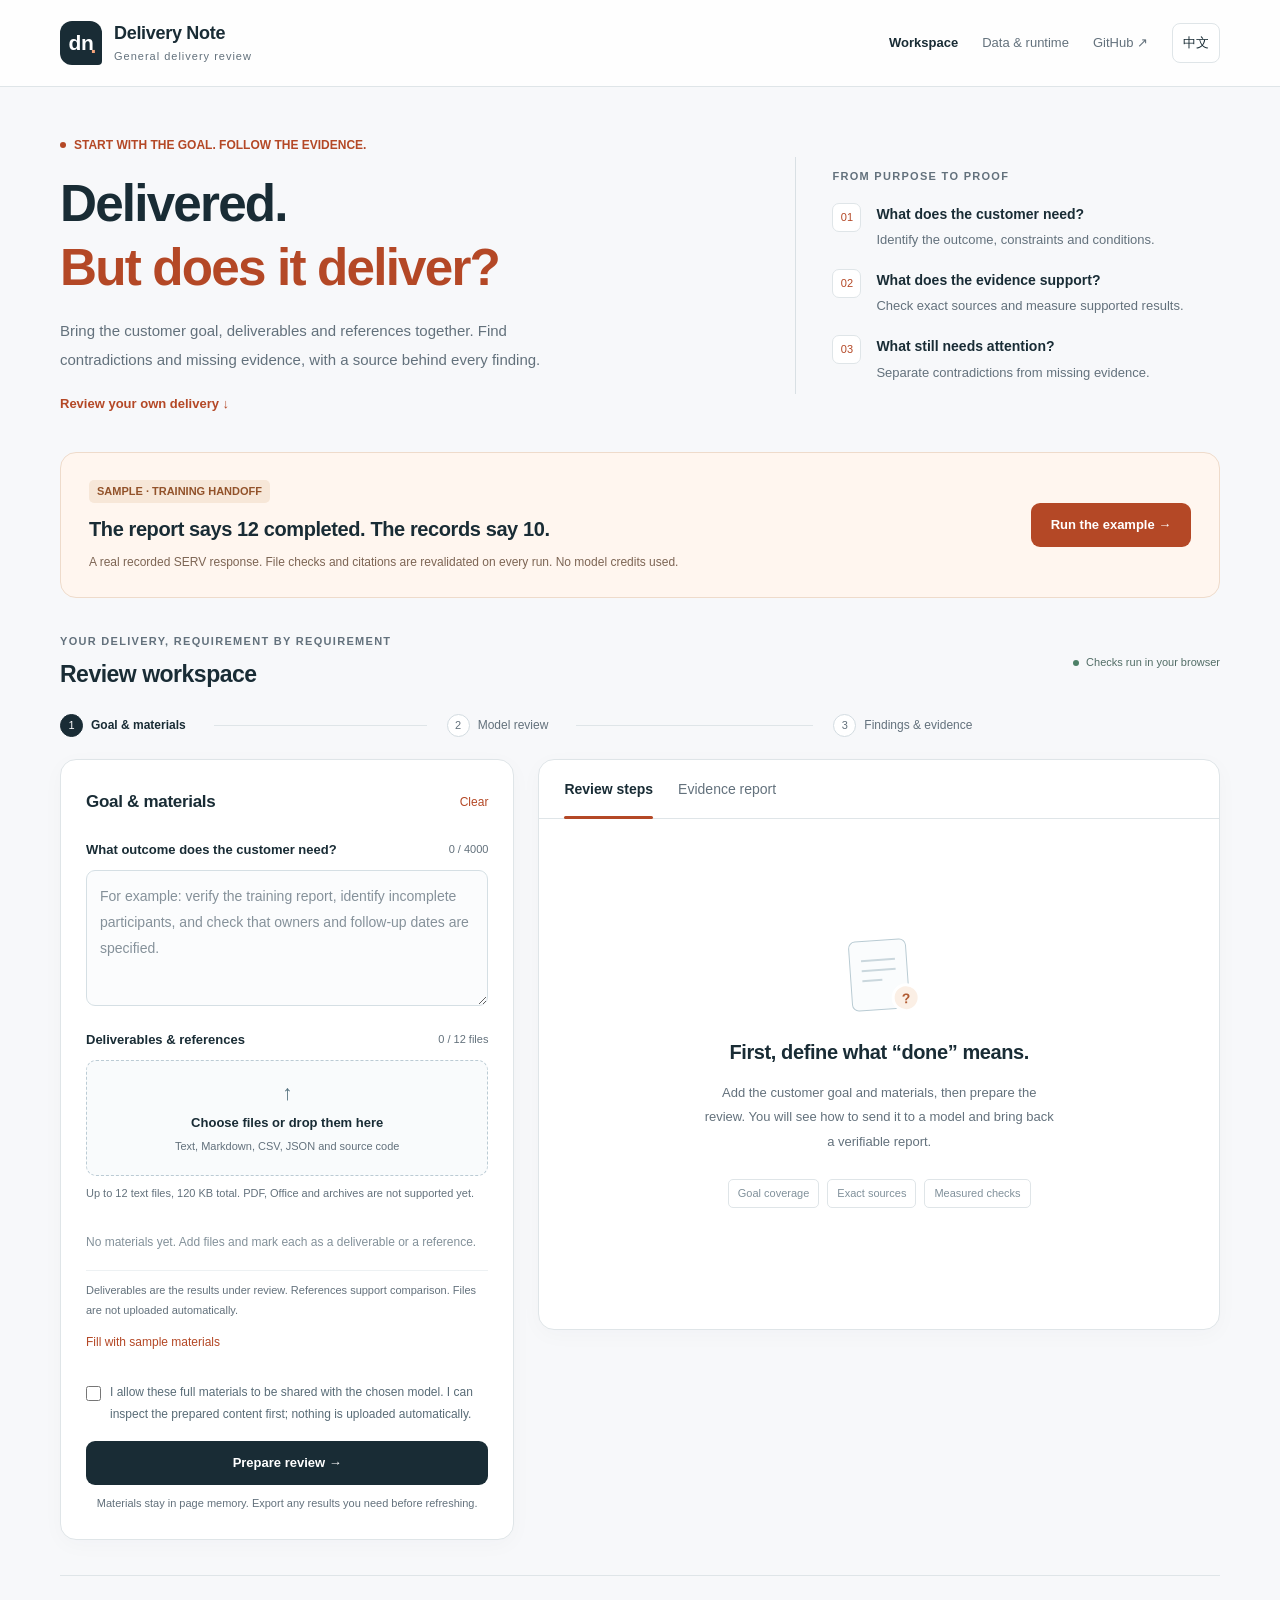
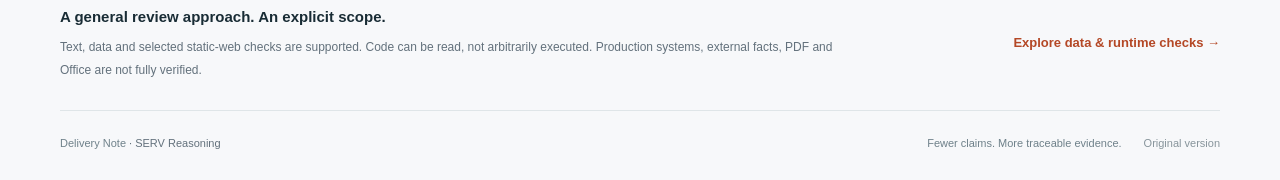
==== commit 0e7861a2: "Default the review UI to English and localize the sample flow" ====
--- a/delivery_note/web/index.html
+++ b/delivery_note/web/index.html
@@ -1,12 +1,12 @@
 <!doctype html>
-<html lang="zh-CN">
+<html lang="en">
 <head>
   <meta charset="utf-8">
   <meta name="viewport" content="width=device-width, initial-scale=1">
-  <meta name="description" content="从客户目的出发，审查交付成果中的矛盾、证据缺口和真实检查结果。">
+  <meta name="description" content="Review delivered outcomes against the customer goal, with exact evidence, measured checks, contradictions and missing proof.">
   <meta http-equiv="Content-Security-Policy" content="default-src 'self'; script-src 'self'; style-src 'self'; img-src 'self' data:; connect-src 'self'; object-src 'none'; base-uri 'none'; form-action 'none'">
-  <title>Delivery Note · 通用交付审查</title>
-  <link rel="stylesheet" href="general-review.css?v=20260922-ui1">
+  <title>Delivery Note · General delivery review</title>
+  <link rel="stylesheet" href="general-review.css?v=20260922-ui2">
 </head>
 <body>
 <a class="skip-link" href="#workspace" data-i18n="skip">跳到审查工作台</a>
@@ -17,7 +17,7 @@
       <a href="#workspace" class="nav-current" data-i18n="workspaceNav">审查工作台</a>
       <a href="checks.html" data-i18n="checksNav">数据与运行检查</a>
       <a href="https://github.com/shshdfxh-cloud/delivery-note" target="_blank" rel="noreferrer" class="github-link">GitHub ↗</a>
-      <button id="language" class="language" type="button" aria-label="Switch to English">EN</button>
+      <button id="language" class="language" type="button" aria-label="切换到中文">中文</button>
     </nav>
   </div>
 </header>
@@ -102,6 +102,6 @@
 </main>
 <footer><span>Delivery Note <span class="muted">· SERV Reasoning</span></span><div><span data-i18n="footer">少一点“已经完成”，多一点可追溯的证据。</span><a href="legacy/" data-i18n="archive">历史版本</a></div></footer>
 <noscript>此审查工具需要 JavaScript。请启用后刷新；材料不会自动上传。 / JavaScript is required to run the checks.</noscript>
-<script type="module" src="general-review.mjs?v=20260922-ui1"></script>
+<script type="module" src="general-review.mjs?v=20260922-ui2"></script>
 </body>
 </html>
--- a/delivery_note/web/general-review.css
+++ b/delivery_note/web/general-review.css
@@ -10,4 +10,4 @@
 
 /* Readability pass after inspecting actual desktop and narrow-screen renders. */
 .lede{max-width:520px}.report-summary,.finding-reason{font-size:14px}.finding h4{font-size:16px}.goal-reference{font-size:12px}.path-item p{font-size:13px}.status-note{line-height:1.9}
-@media(max-width:520px){.report-summary,.finding-reason{font-size:13px}.finding h4{font-size:15px}.goal-reference{font-size:11px}.stepper b{white-space:nowrap}.stepper li{gap:5px}.stepper{gap:5px}}
+@media(max-width:520px){.report-summary,.finding-reason{font-size:13px}.finding h4{font-size:15px}.goal-reference{font-size:11px}.stepper b{white-space:normal;overflow-wrap:anywhere}.stepper li{gap:5px;min-width:0}.stepper{gap:5px}}
